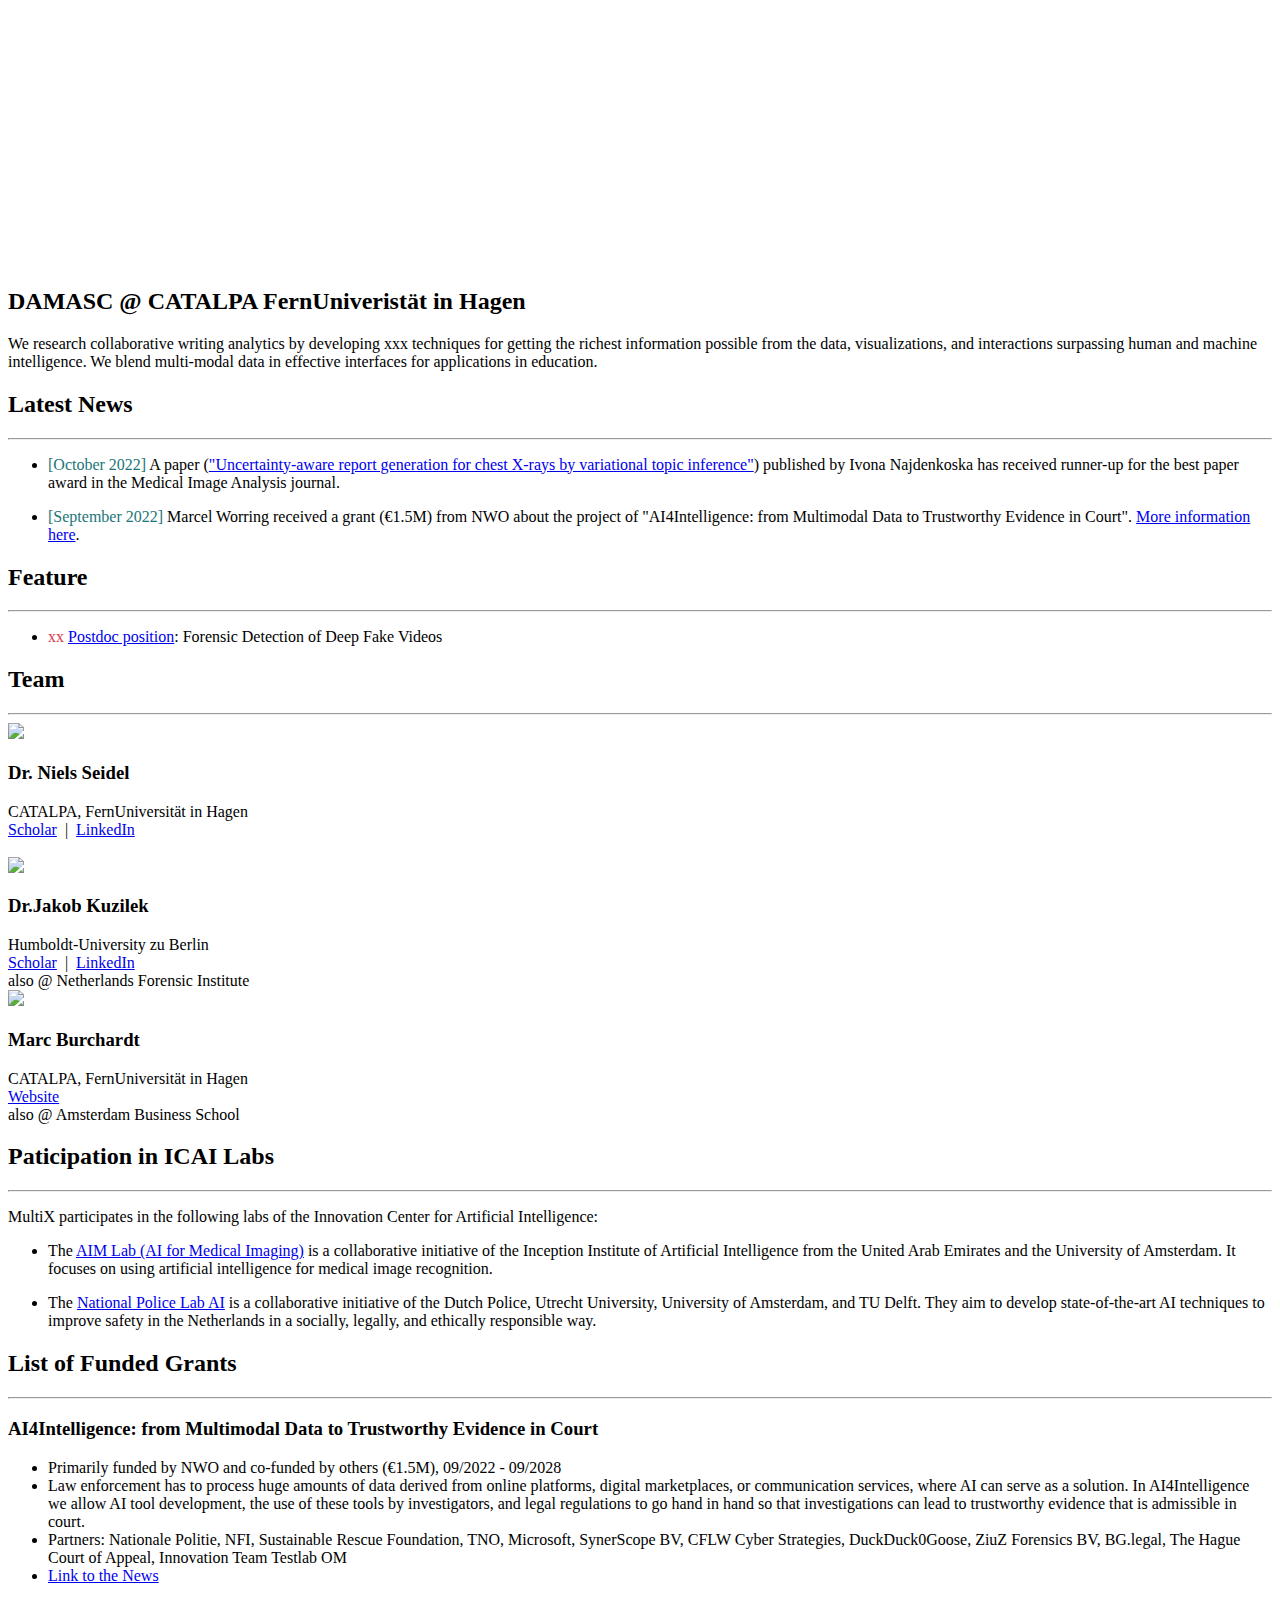
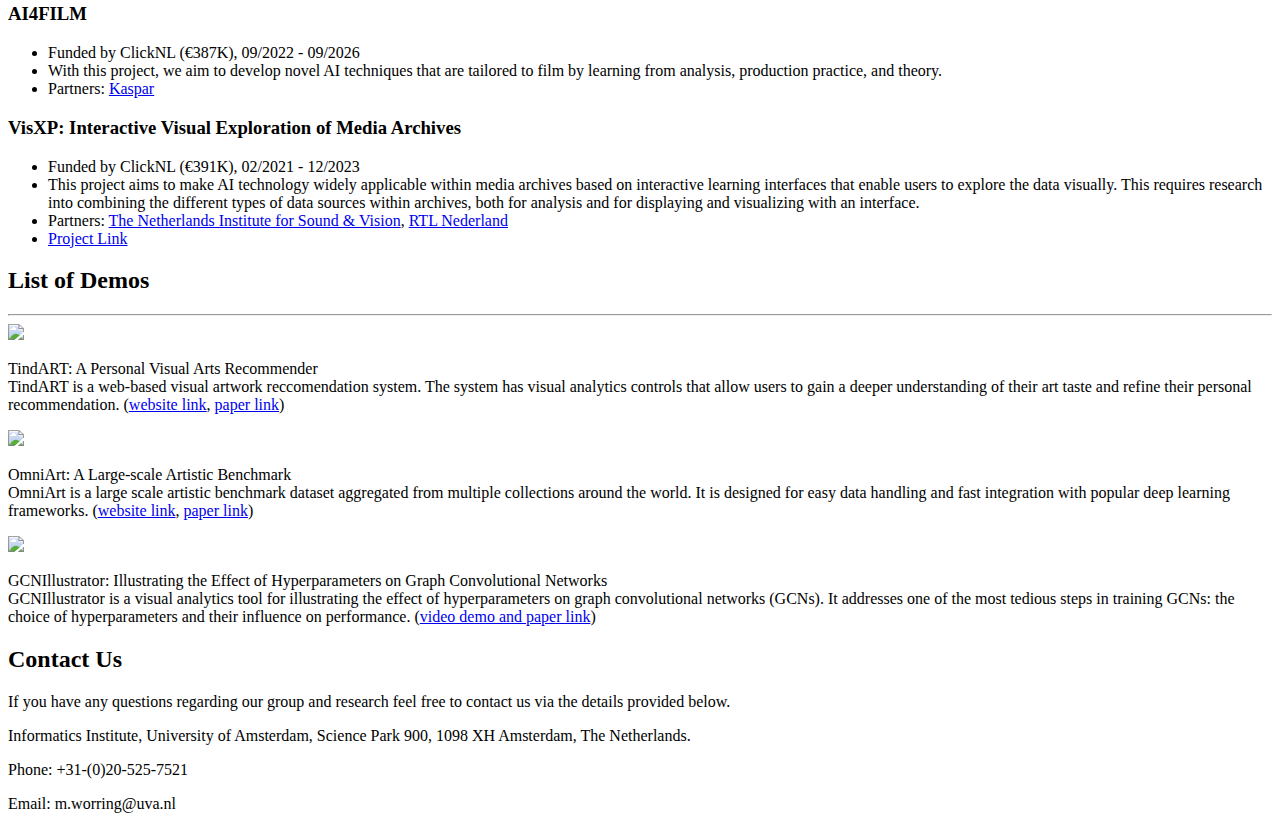
==== index.html @ 9761d7a3 "fix" ====
<!doctype html>
<html>

<head>
  <title>MultiX Overview</title>
  <meta charset="utf-8" name="viewport" content="width=device-width, initial-scale=1">
  <link href="css/frame.css" media="screen" rel="stylesheet" type="text/css" />
  <link href="css/controls.css" media="screen" rel="stylesheet" type="text/css" />
  <link href="css/custom.css" media="screen" rel="stylesheet" type="text/css" />
  <link href='https://fonts.googleapis.com/css?family=Open+Sans:400,700' rel='stylesheet' type='text/css'>
  <link href='https://fonts.googleapis.com/css?family=Open+Sans+Condensed:300,700' rel='stylesheet' type='text/css'>
  <link href="https://fonts.googleapis.com/css?family=Source+Sans+Pro:400,700" rel="stylesheet">
  <script src="https://ajax.googleapis.com/ajax/libs/jquery/3.3.1/jquery.min.js"></script>
  <script src="js/menu.js"></script>
  <style>
    .menu-index {
      color: rgb(255, 255, 255) !important;
      opacity: 1 !important;
      font-weight: 700 !important;
    }
  </style>
</head>

<body>
  <div class="menu-container"></div>
  <div class="content-container">
    <!-------------------------------------------------------------------------------------------->
    <div class="banner" style="background: url('img/header.png') no-repeat center; background-size: cover; height: 260px;">
      <div class="banner-table flex-column">
      </div>
    </div>
    <!-------------------------------------------------------------------------------------------->
    <div class="banner">
      <div class="banner-table flex-column">
        <div class="flex-row">
          <div class="flex-item flex-column">
            <h2 class="add-top-margin-small">DAMASC @ CATALPA FernUniveristät in Hagen</h2>
            <p class="text">
              We research collaborative writing analytics by developing xxx techniques for getting the 
              richest information possible from the data, visualizations, and interactions surpassing human and machine intelligence.
              We blend multi-modal data in effective interfaces for applications in education.
            </p>
          </div>
        </div>
      </div>
    </div>
    <!-------------------------------------------------------------------------------------------->
    <div class="content">
      <div class="content-table flex-column">
        <!-------------------------------------------------------------------------------------------->
        <!--Start News-->
        <div class="flex-row">
          <div class="flex-item flex-column full-width">
            <h2>Latest News</h2>
            <hr>
            <ul>
              <!-------------------------------------------------------------------------------------------->
              <li>
                <p class="text-small-margin">
                  <span style="color: #1b7677;">[October 2022]</span>
                  A paper (<a href="https://www.sciencedirect.com/science/article/pii/S1361841522002341">"Uncertainty-aware report generation for chest X-rays by variational topic inference"</a>) published by Ivona Najdenkoska has received runner-up for the best paper award in the Medical Image Analysis journal.
                </p>
              </li>
              <!-------------------------------------------------------------------------------------------->
              <li>
                <p class="text-small-margin">
                  <span style="color: #1b7677;">[September 2022]</span>
                  Marcel Worring received a grant (€1.5M) from NWO about the project of "AI4Intelligence: from Multimodal Data to Trustworthy Evidence in Court". <a href="https://ivi.uva.nl/content/news/2022/05/ai4intelligence-project-granted.html?origin=AbIBW%2F3BT%2FqqidVpq41UEg">More information here</a>.
                </p>
              </li>
              <!-------------------------------------------------------------------------------------------->
              <!--Use the following commented block code to add news-->
              <!-- <li>
                <p class="text-small-margin">
                  <span style="color: #1b7677;">[September 2022]</span>
                  Description of the news.
                </p>
              </li> -->
              <!--Use the above commented block code to add news-->
            </ul>
          </div>
        </div>
        <!--End News-->
        <!-------------------------------------------------------------------------------------------->
        <!-------------------------------------------------------------------------------------------->
        <!--Start Vacancies-->
        <div class="flex-row">
          <div class="flex-item flex-column full-width">
            <h2>Feature<a id="vacancies"></a></h2>
            <hr>
            <ul>
              <!-------------------------------------------------------------------------------------------->
              <li>
                <p class="text-small-margin">
                  <span style="color: #dc3545;">xx</span>
                  <a href="https://vacatures.uva.nl/UvA/job/Postdoc-position-Forensic-Detection-of-Deep-Fake-Videos/753602402/">Postdoc position</a>: Forensic Detection of Deep Fake Videos
                </p>
              </li>
              
            </ul>
          </div>
        </div>
        <!--End Vacancies-->
        <!-------------------------------------------------------------------------------------------->
        <!-------------------------------------------------------------------------------------------->
        <!--Start Team-->
        <div class="flex-row">
          <div class="flex-item flex-column full-width">
            <h2>Team</h2>
            <hr>
          </div>
        </div>
        <!-------------------------------------------------------------------------------------------->
        <div class="gallery add-top-margin-small add-bottom-margin-small" id="current-team">
          <!-------------------------------------------------------------------------------------------->
          <div class="flex-column">
            <img src="img/people/marcel.jpeg">
            <h3>Dr. Niels Seidel</h3>
            <div>CATALPA, FernUniversität in Hagen</div>
            <div>
              <a href="https://scholar.google.com/citations?user=pdu8f3sAAAAJ&hl=en">Scholar</a>
              &nbsp;|&nbsp;
              <a href="https://www.linkedin.com/in/marcel-worring/">LinkedIn</a>
            </div>
            <div>&nbsp;</div>
          </div>
          <!-------------------------------------------------------------------------------------------->
          <div class="flex-column">
            <img src="img/people/zeno.jpeg">
            <h3>Dr.Jakob Kuzilek</h3>
            <div>Humboldt-University zu Berlin</div>
            <div>
              <a href="https://scholar.google.com/citations?user=fX4Uvc0AAAAJ&hl=en">Scholar</a>
              &nbsp;|&nbsp;
              <a href="https://www.linkedin.com/in/forensic/?originalSubdomain=be">LinkedIn</a>
            </div>
            <div>also @ Netherlands Forensic Institute</div>
          </div>
          <!-------------------------------------------------------------------------------------------->
          <div class="flex-column">
            <img src="img/people/stevan.jpg">
            <h3>Marc Burchardt</h3>
            <div>CATALPA, FernUniversität in Hagen</div>
            <div>
              <a href="https://stevanrudinac.com/">Website</a>
            </div>
            <div>also @ Amsterdam Business School</div>
          </div>
          
          <!-------------------------------------------------------------------------------------------->
          <!--Use the following commented block code to add alumni-->
          <!-- <div class="flex-column">
            <img src="img/people/person.png">
            <h3></h3>
            <div></div>
            <div>
              <a href="">Website</a>
            </div>
          </div> -->
          <!--Use the above commented block code to add alumni-->
        </div>
        <!--End Alumni-->
        <!-------------------------------------------------------------------------------------------->
        <!-------------------------------------------------------------------------------------------->
        <!--Start ICAI Labs-->
        <div class="flex-row">
          <div class="flex-item flex-column full-width">
            <h2>Paticipation in ICAI Labs</h2>
            <hr>
            <p class="text no-bottom-margin">
              MultiX participates in the following labs of the Innovation Center for Artificial Intelligence:
            </p>
            <ul>
              <li>
                <p class="text-small-margin">
                  The <a href="https://icai.ai/aim-lab/">AIM Lab (AI for Medical Imaging)</a> is a collaborative initiative of the Inception Institute of Artificial Intelligence from the United Arab Emirates and the University of Amsterdam.
                  It focuses on using artificial intelligence for medical image recognition.
                </p>
              </li>
              <li>
                <p class="text-small-margin">
                  The <a href="https://icai.ai/police-lab-ai/">National Police Lab AI</a> is a collaborative initiative of the Dutch Police, Utrecht University, University of Amsterdam, and TU Delft.
                  They aim to develop state-of-the-art AI techniques to improve safety in the Netherlands in a socially, legally, and ethically responsible way.
                </p>
              </li>
            </ul>
          </div>
        </div>
        <!--End ICAI Labs-->
        <!-------------------------------------------------------------------------------------------->
        <!-------------------------------------------------------------------------------------------->
        <!--Start Grants-->
        <div class="flex-row">
          <div class="flex-item flex-column full-width grants">
            <h2>List of Funded Grants</h2>
            <hr>
            <!-------------------------------------------------------------------------------------------->
            <div>
              <h3>AI4Intelligence: from Multimodal Data to Trustworthy Evidence in Court</h3>
              <ul>
                <li>Primarily funded by NWO and co-funded by others (€1.5M), 09/2022 - 09/2028</li>
                <li>
                  Law enforcement has to process huge amounts of data derived from online platforms, digital marketplaces, or communication services, where AI can serve as a solution.
                  In AI4Intelligence we allow AI tool development, the use of these tools by investigators, and legal regulations to go hand in hand so that investigations can lead to trustworthy evidence that is admissible in court.
                </li>
                <li>Partners: Nationale Politie, NFI, Sustainable Rescue Foundation, TNO, Microsoft, SynerScope BV, CFLW Cyber Strategies, DuckDuck0Goose, ZiuZ Forensics BV, BG.legal, The Hague Court of Appeal, Innovation Team Testlab OM</li>
                <li><a href="https://ivi.uva.nl/content/news/2022/05/ai4intelligence-project-granted.html?origin=AbIBW%2F3BT%2FqqidVpq41UEg">Link to the News</a></li>
              </ul>
            </div>
            <!-------------------------------------------------------------------------------------------->
            <div>
              <h3>AI4FILM</h3>
              <ul>
                <li>Funded by ClickNL (€387K), 09/2022 - 09/2026</li>
                <li>
                  With this project, we aim to develop novel AI techniques that are tailored to film by learning from analysis, production practice, and theory.
                </li>
                <li>Partners: <a href="https://www.kasparai.com/">Kaspar</a></li>
              </ul>
            </div>
            <!-------------------------------------------------------------------------------------------->
            <div>
              <h3>VisXP: Interactive Visual Exploration of Media Archives</h3>
              <ul>
                <li>Funded by ClickNL (€391K), 02/2021 - 12/2023</li>
                <li>
                  This project aims to make AI technology widely applicable within media archives based on interactive learning interfaces that enable users to explore the data visually.
                  This requires research into combining the different types of data sources within archives, both for analysis and for displaying and visualizing with an interface.
                </li>
                <li>Partners: <a href="https://www.beeldengeluid.nl/">The Netherlands Institute for Sound & Vision</a>, <a href="https://www.rtl.nl/">RTL Nederland</a></li>
                <li><a href="https://www.clicknl.nl/en/case/pps-projects-visxp/">Project Link</a></li>
              </ul>
            </div>
            <!-------------------------------------------------------------------------------------------->
          </div>
        </div>
        <!--End Grants-->
        <!-------------------------------------------------------------------------------------------->
        <!-------------------------------------------------------------------------------------------->
        <!--Start Demo-->
        <div class="flex-row">
          <div class="flex-item flex-column full-width">
            <h2>List of Demos</h2>
            <hr>
          </div>
        </div>
        <!-------------------------------------------------------------------------------------------->
        <div class="flex-row">
          <div class="flex-item flex-item-stretch flex-column">
            <img class="image max-width-1000" src="img/demo/tindart.jpg">
          </div>
          <div class="flex-item flex-item-stretch-6 flex-column">
            <p class="text">
              <span class="highlight-text">TindART: A Personal Visual Arts Recommender</span><br>
              TindART is a web-based visual artwork reccomendation system.
              The system has visual analytics controls that allow users to gain a deeper understanding of their art taste and refine their personal recommendation.
              (<a href="https://tindart.net/">website link</a>, <a href="https://dl.acm.org/doi/10.1145/3394171.3414445">paper link</a>)
            </p>
          </div>
        </div>
        <!-------------------------------------------------------------------------------------------->
        <div class="flex-row">
          <div class="flex-item flex-item-stretch flex-column">
            <img class="image max-width-1000" src="img/demo/omniart.jpg">
          </div>
          <div class="flex-item flex-item-stretch-6 flex-column">
            <p class="text">
              <span class="highlight-text">OmniArt: A Large-scale Artistic Benchmark</span><br>
              OmniArt is a large scale artistic benchmark dataset aggregated from multiple collections around the world.
              It is designed for easy data handling and fast integration with popular deep learning frameworks.
              (<a href="https://vistory-omniart.com/">website link</a>, <a href="https://dl.acm.org/doi/10.1145/3273022">paper link</a>)
            </p>
          </div>
        </div>
        <!-------------------------------------------------------------------------------------------->
        <div class="flex-row">
          <div class="flex-item flex-item-stretch flex-column">
            <img class="image max-width-1000" src="img/demo/gcnillustrator.jpeg">
          </div>
          <div class="flex-item flex-item-stretch-6 flex-column">
            <p class="text">
              <span class="highlight-text">GCNIllustrator: Illustrating the Effect of Hyperparameters on Graph Convolutional Networks</span><br>
              GCNIllustrator is a visual analytics tool for illustrating the effect of hyperparameters on graph convolutional networks (GCNs).
              It addresses one of the most tedious steps in training GCNs: the choice of hyperparameters and their influence on performance.
              (<a href="https://dl.acm.org/doi/abs/10.1145/3474085.3478566">video demo and paper link</a>)
            </p>
          </div>
        </div>
        <!-------------------------------------------------------------------------------------------->
        <!--Use the following commented block of code to add demos-->
        <!-- <div class="flex-row">
          <div class="flex-item flex-item-stretch flex-column">
            <img class="image max-width-1000" src="img/demo/tindart.jpg">
          </div>
          <div class="flex-item flex-item-stretch-6 flex-column">
            <p class="text">
              <span class="highlight-text">TindART: A Personal Visual Arts Recommender</span><br>
              TindART is a web-based visual artwork reccomendation system.
              The system has visual analytics controls that allow users to gain a deeper understanding of their art taste and refine their personal recommendation.
              (<a href="">website link</a>, <a href="">paper link</a>)
            </p>
          </div>
        </div> -->
        <!--Use the above commented block of code to add demos-->
        <!--End Demo-->
        <!-------------------------------------------------------------------------------------------->
      </div>
    </div>
    <!-------------------------------------------------------------------------------------------->
    <div class="banner">
      <div class="banner-table flex-column">
        <div class="flex-row">
          <div class="flex-item flex-column">
            <h2>Contact Us</h2>
            <p class="text no-bottom-margin">
              If you have any questions regarding our group and research feel free to contact us via the details provided below.
            </p>
            <p class="text no-bottom-margin">
              Informatics Institute, University of Amsterdam, Science Park 900, 1098 XH Amsterdam, The Netherlands.
            </p>
            <p class="text no-bottom-margin">
              Phone: +31-(0)20-525-7521
            </p>
            <p class="text add-bottom-margin-large">
              Email: m.worring@uva.nl
            </p>
          </div>
        </div>
      </div>
    </div>
    <!-------------------------------------------------------------------------------------------->
  </div>
</body>

</html>
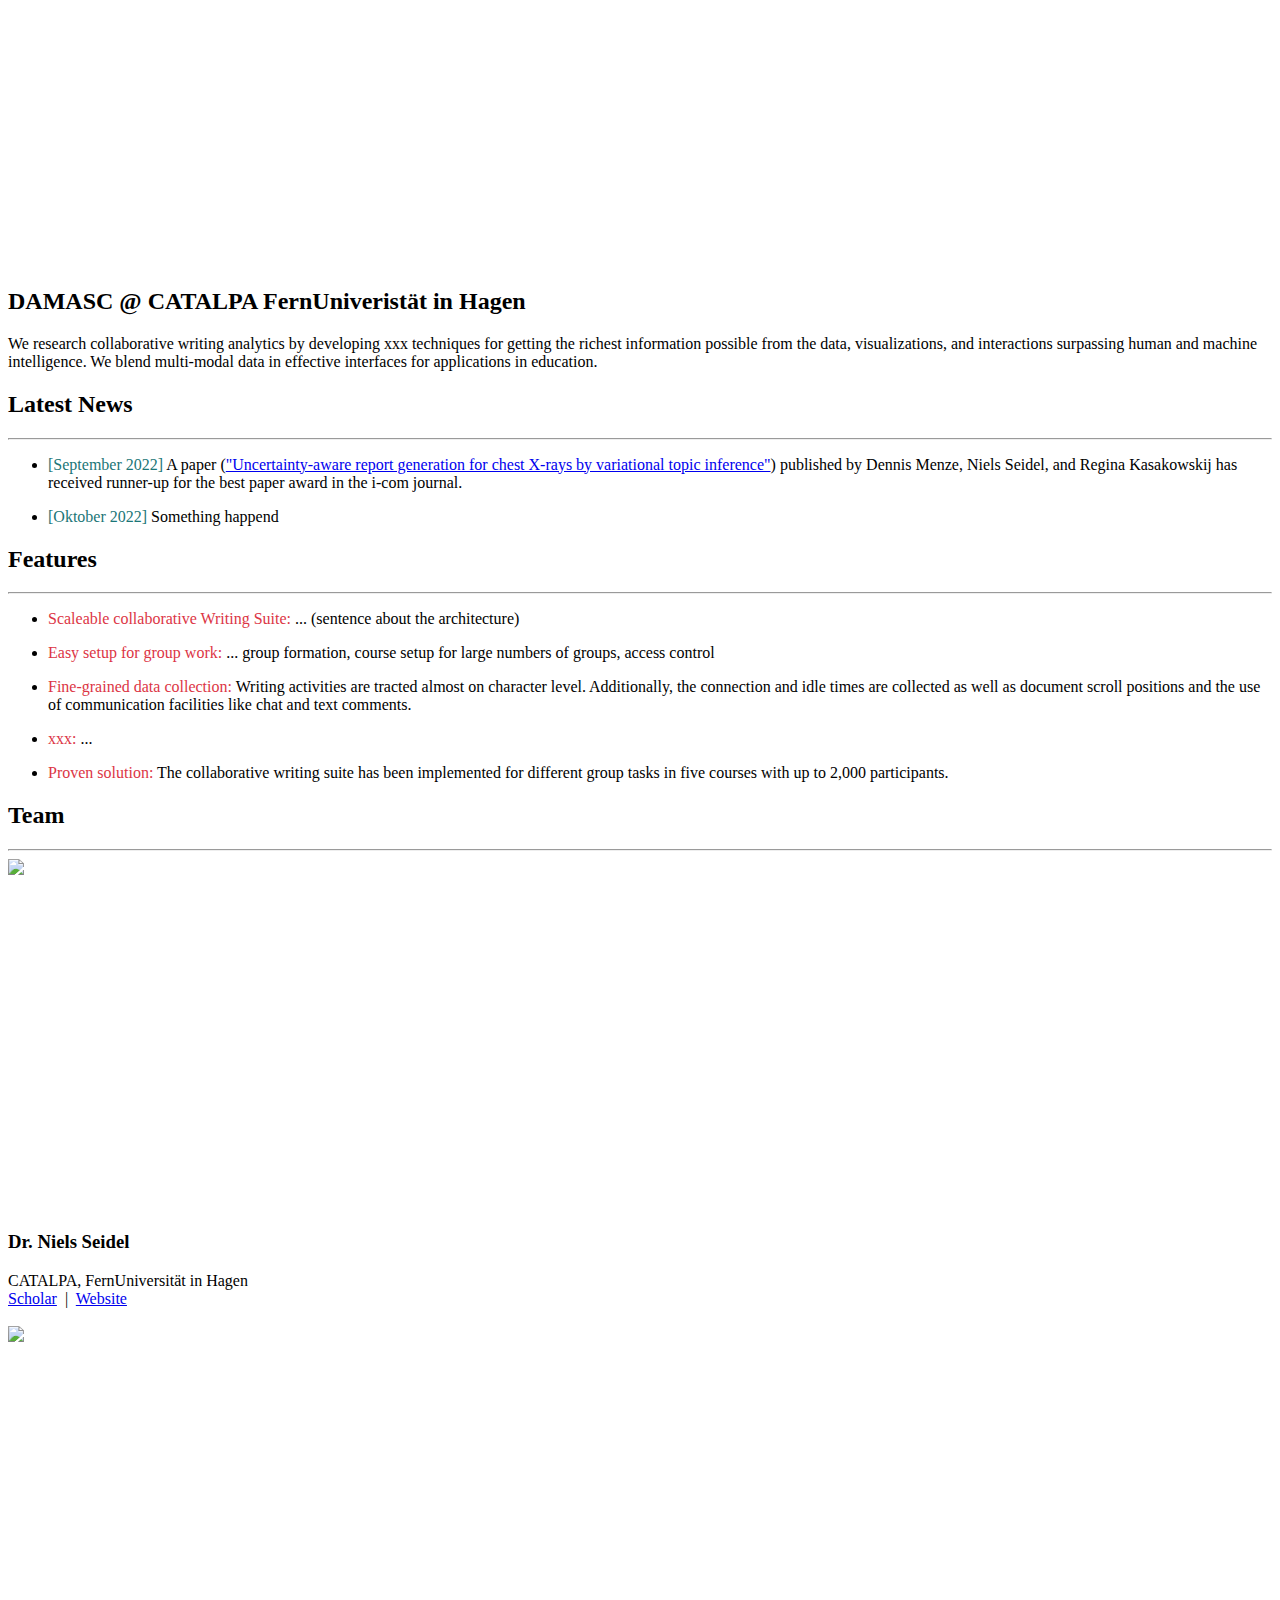
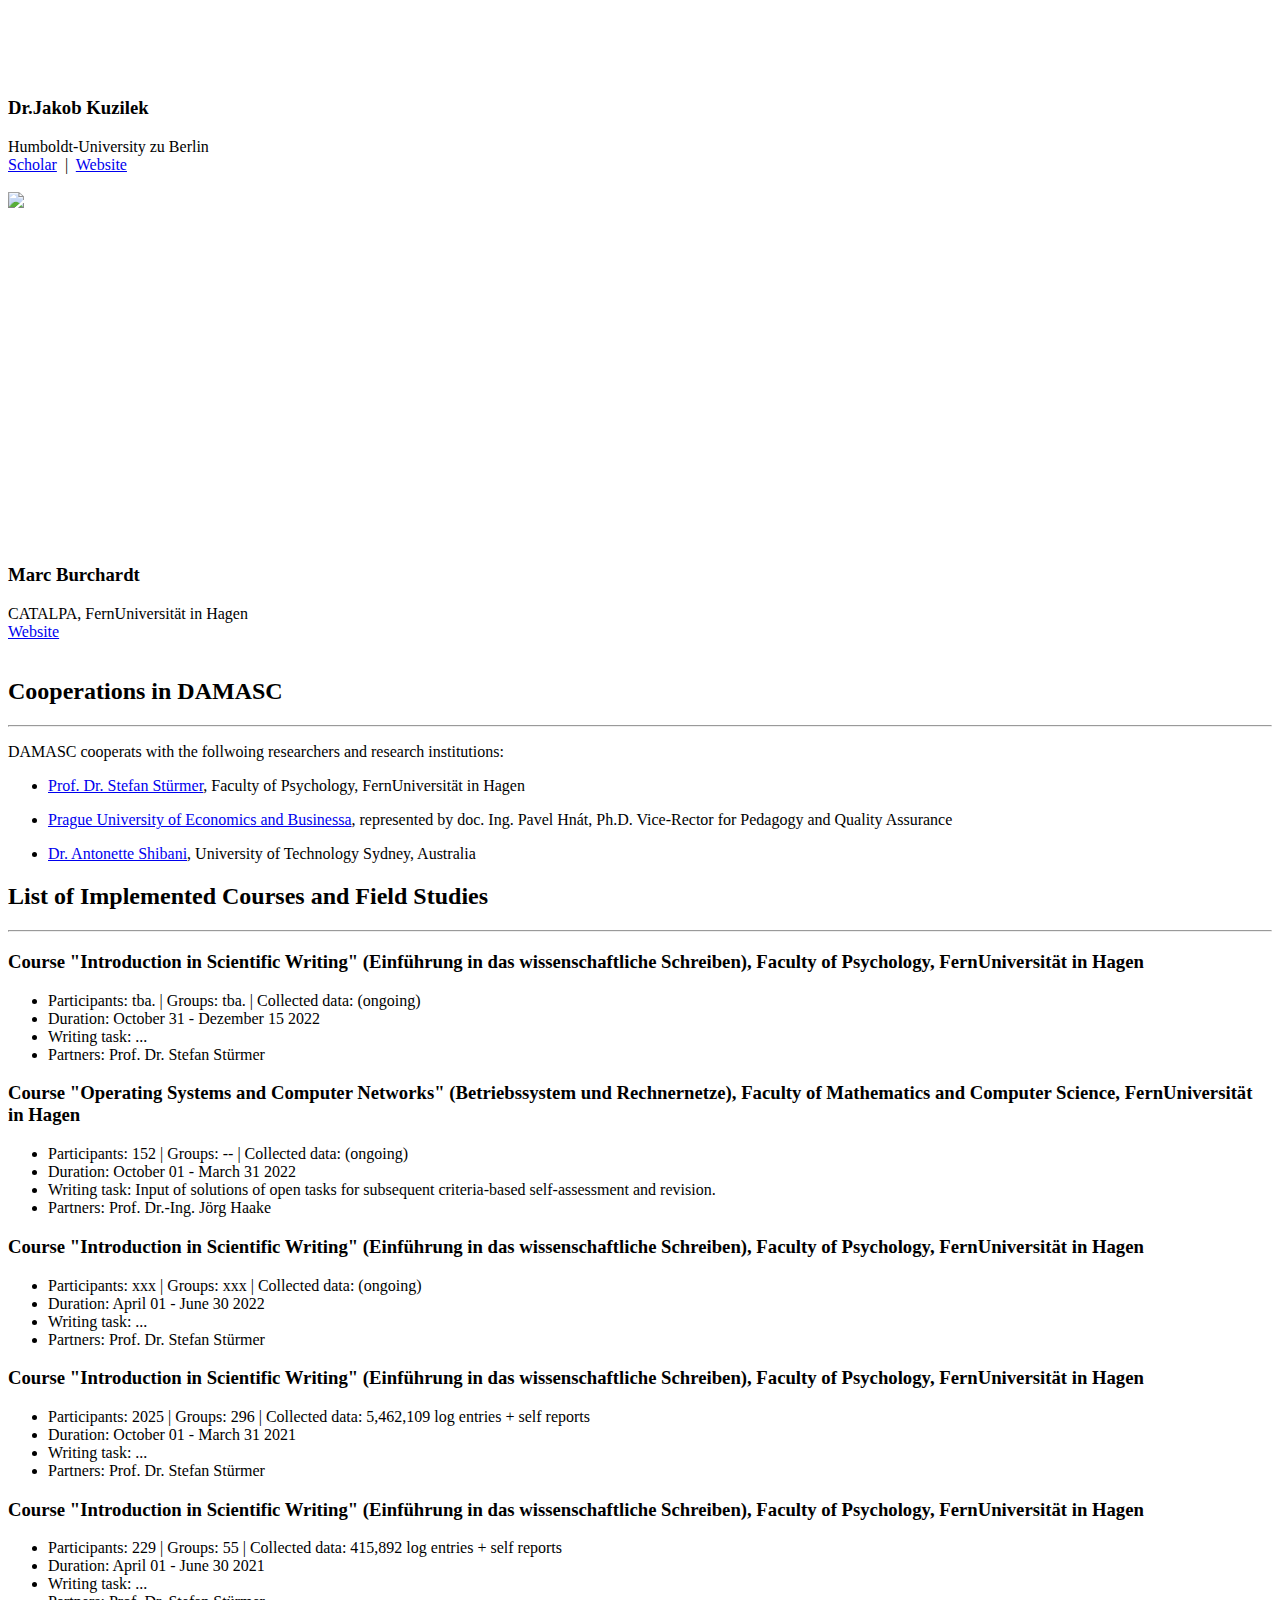
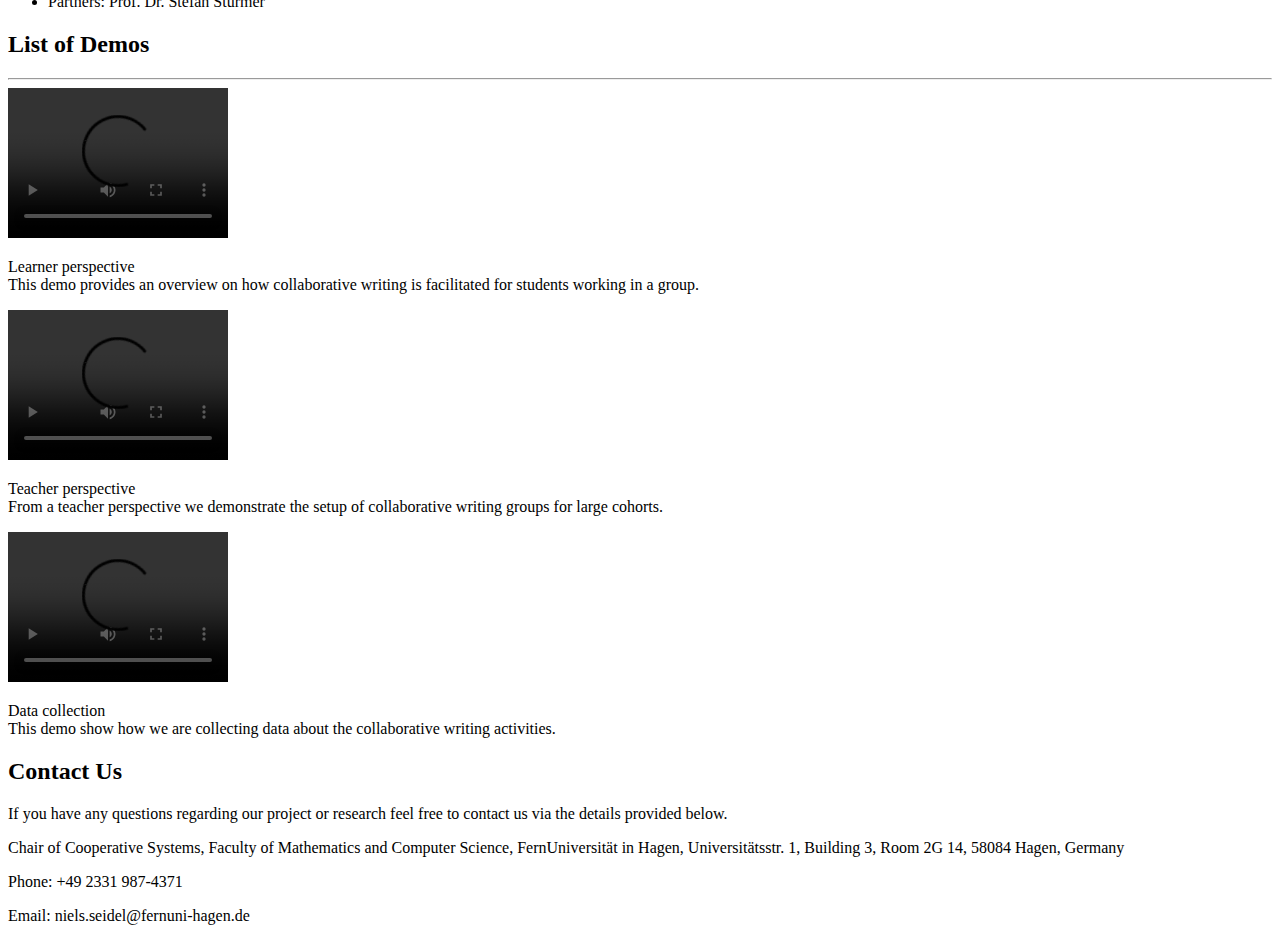
==== commit a0d14635: "described features, set placeholders for demos" ====
--- a/index.html
+++ b/index.html
@@ -2,7 +2,7 @@
 <html>
 
 <head>
-  <title>MultiX Overview</title>
+  <title>DAMASC Overview</title>
   <meta charset="utf-8" name="viewport" content="width=device-width, initial-scale=1">
   <link href="css/frame.css" media="screen" rel="stylesheet" type="text/css" />
   <link href="css/controls.css" media="screen" rel="stylesheet" type="text/css" />
@@ -11,6 +11,8 @@
   <link href='https://fonts.googleapis.com/css?family=Open+Sans+Condensed:300,700' rel='stylesheet' type='text/css'>
   <link href="https://fonts.googleapis.com/css?family=Source+Sans+Pro:400,700" rel="stylesheet">
   <script src="https://ajax.googleapis.com/ajax/libs/jquery/3.3.1/jquery.min.js"></script>
+  <link rel="stylesheet" href="https://cdn.jsdelivr.net/npm/bootstrap@5.2.2/dist/css/bootstrap.min.css" integrity="sha384-Zenh87qX5JnK2Jl0vWa8Ck2rdkQ2Bzep5IDxbcnCeuOxjzrPF/et3URy9Bv1WTRi" crossorigin="anonymous">
+  <script src="https://cdn.jsdelivr.net/npm/bootstrap@5.2.2/dist/js/bootstrap.min.js" integrity="sha384-IDwe1+LCz02ROU9k972gdyvl+AESN10+x7tBKgc9I5HFtuNz0wWnPclzo6p9vxnk" crossorigin="anonymous"></script>
   <script src="js/menu.js"></script>
   <style>
     .menu-index {
@@ -57,15 +59,15 @@
               <!-------------------------------------------------------------------------------------------->
               <li>
                 <p class="text-small-margin">
-                  <span style="color: #1b7677;">[October 2022]</span>
-                  A paper (<a href="https://www.sciencedirect.com/science/article/pii/S1361841522002341">"Uncertainty-aware report generation for chest X-rays by variational topic inference"</a>) published by Ivona Najdenkoska has received runner-up for the best paper award in the Medical Image Analysis journal.
-                </p>
-              </li>
-              <!-------------------------------------------------------------------------------------------->
-              <li>
-                <p class="text-small-margin">
                   <span style="color: #1b7677;">[September 2022]</span>
-                  Marcel Worring received a grant (€1.5M) from NWO about the project of "AI4Intelligence: from Multimodal Data to Trustworthy Evidence in Court". <a href="https://ivi.uva.nl/content/news/2022/05/ai4intelligence-project-granted.html?origin=AbIBW%2F3BT%2FqqidVpq41UEg">More information here</a>.
+                  A paper (<a href="x">"Uncertainty-aware report generation for chest X-rays by variational topic inference"</a>) published by Dennis Menze, Niels Seidel, and Regina Kasakowskij has received runner-up for the best paper award in the i-com journal.
+                </p>
+              </li>
+              <!-------------------------------------------------------------------------------------------->
+              <li>
+                <p class="text-small-margin">
+                  <span style="color: #1b7677;">[Oktober 2022]</span>
+                  Something happend
                 </p>
               </li>
               <!-------------------------------------------------------------------------------------------->
@@ -83,24 +85,51 @@
         <!--End News-->
         <!-------------------------------------------------------------------------------------------->
         <!-------------------------------------------------------------------------------------------->
-        <!--Start Vacancies-->
-        <div class="flex-row">
-          <div class="flex-item flex-column full-width">
-            <h2>Feature<a id="vacancies"></a></h2>
+        <!--Start features-->
+        <div class="flex-row">
+          <div class="flex-item flex-column full-width">
+            <h2>Features<a id="features"></a></h2>
             <hr>
             <ul>
               <!-------------------------------------------------------------------------------------------->
               <li>
                 <p class="text-small-margin">
-                  <span style="color: #dc3545;">xx</span>
-                  <a href="https://vacatures.uva.nl/UvA/job/Postdoc-position-Forensic-Detection-of-Deep-Fake-Videos/753602402/">Postdoc position</a>: Forensic Detection of Deep Fake Videos
-                </p>
-              </li>
-              
+                  <span style="color: #dc3545;">Scaleable collaborative Writing Suite: </span>
+                  ... (sentence about the architecture)
+                </p>
+              </li>
+              <!-------------------------------------------------------------------------------------------->
+              <li>
+                <p class="text-small-margin">
+                  <span style="color: #dc3545;">Easy setup for group work: </span>
+                  ... group formation, course setup for large numbers of groups, access control 
+                </p>
+              </li>
+              <!-------------------------------------------------------------------------------------------->
+              <li>
+                <p class="text-small-margin">
+                  <span style="color: #dc3545;">Fine-grained data collection: </span>
+                  Writing activities are tracted almost on character level. Additionally, the connection and idle times are collected as well as document scroll positions and the use of communication facilities like chat and text comments.
+                </p>
+              </li>
+              <!-------------------------------------------------------------------------------------------->
+              <li>
+                <p class="text-small-margin">
+                  <span style="color: #dc3545;">xxx: </span>
+                  ...
+                </p>
+              </li>
+              <!-------------------------------------------------------------------------------------------->
+              <li>
+                <p class="text-small-margin">
+                  <span style="color: #dc3545;">Proven solution: </span>
+                  The collaborative writing suite has been implemented for different group tasks in five courses with up to 2,000 participants.
+                </p>
+              </li>
             </ul>
           </div>
         </div>
-        <!--End Vacancies-->
+        <!--End features-->
         <!-------------------------------------------------------------------------------------------->
         <!-------------------------------------------------------------------------------------------->
         <!--Start Team-->
@@ -114,37 +143,37 @@
         <div class="gallery add-top-margin-small add-bottom-margin-small" id="current-team">
           <!-------------------------------------------------------------------------------------------->
           <div class="flex-column">
-            <img src="img/people/marcel.jpeg">
+            <div style="height:353px;"><img style="width:100%;" src="img/people/niels-seidel.jpg"></div>
             <h3>Dr. Niels Seidel</h3>
             <div>CATALPA, FernUniversität in Hagen</div>
             <div>
-              <a href="https://scholar.google.com/citations?user=pdu8f3sAAAAJ&hl=en">Scholar</a>
+              <a href="https://scholar.google.com/citations?user=ztVyXZ4AAAAJ&hl=en">Scholar</a>
               &nbsp;|&nbsp;
-              <a href="https://www.linkedin.com/in/marcel-worring/">LinkedIn</a>
+              <a href="https://www.fernuni-hagen.de/ks/team/niels.seidel.shtml">Website</a>
             </div>
             <div>&nbsp;</div>
           </div>
           <!-------------------------------------------------------------------------------------------->
           <div class="flex-column">
-            <img src="img/people/zeno.jpeg">
+            <div style="height:353px;"><img style="width:100%;"  src="img/people/jakub-kuzilek.jpg"></div>
             <h3>Dr.Jakob Kuzilek</h3>
             <div>Humboldt-University zu Berlin</div>
             <div>
-              <a href="https://scholar.google.com/citations?user=fX4Uvc0AAAAJ&hl=en">Scholar</a>
+              <a href="https://scholar.google.com/citations?user=oJbcVDIAAAAJ&hl=en">Scholar</a>
               &nbsp;|&nbsp;
-              <a href="https://www.linkedin.com/in/forensic/?originalSubdomain=be">LinkedIn</a>
-            </div>
-            <div>also @ Netherlands Forensic Institute</div>
+              <a href="https://www.informatik.hu-berlin.de/de/forschung/gebiete/cses/members/jakubkuzilek/jakubkuzilek">Website</a>
+            </div>
+            <div>&nbsp;</div>
           </div>
           <!-------------------------------------------------------------------------------------------->
           <div class="flex-column">
-            <img src="img/people/stevan.jpg">
+            <div style="height:353px;"><img style="width:100%;" src="img/people/marc-burchart.jpg"></div>
             <h3>Marc Burchardt</h3>
             <div>CATALPA, FernUniversität in Hagen</div>
             <div>
-              <a href="https://stevanrudinac.com/">Website</a>
-            </div>
-            <div>also @ Amsterdam Business School</div>
+              <a href="https://www.fernuni-hagen.de/english/research/clusters/catalpa/about-catalpa/members/marc.burchart.shtml">Website</a>
+            </div>
+            <div>&nbsp;</div>
           </div>
           
           <!-------------------------------------------------------------------------------------------->
@@ -165,22 +194,25 @@
         <!--Start ICAI Labs-->
         <div class="flex-row">
           <div class="flex-item flex-column full-width">
-            <h2>Paticipation in ICAI Labs</h2>
+            <h2>Cooperations in DAMASC</h2>
             <hr>
             <p class="text no-bottom-margin">
-              MultiX participates in the following labs of the Innovation Center for Artificial Intelligence:
+              DAMASC cooperats with the follwoing researchers and research institutions:
             </p>
             <ul>
               <li>
                 <p class="text-small-margin">
-                  The <a href="https://icai.ai/aim-lab/">AIM Lab (AI for Medical Imaging)</a> is a collaborative initiative of the Inception Institute of Artificial Intelligence from the United Arab Emirates and the University of Amsterdam.
-                  It focuses on using artificial intelligence for medical image recognition.
-                </p>
-              </li>
-              <li>
-                <p class="text-small-margin">
-                  The <a href="https://icai.ai/police-lab-ai/">National Police Lab AI</a> is a collaborative initiative of the Dutch Police, Utrecht University, University of Amsterdam, and TU Delft.
-                  They aim to develop state-of-the-art AI techniques to improve safety in the Netherlands in a socially, legally, and ethically responsible way.
+                  <a href="https://www.fernuni-hagen.de/sozialpsychologie/team/stefan.stuermer.shtml">Prof. Dr. Stefan Stürmer</a>, Faculty of Psychology, FernUniversität in Hagen
+                </p>
+              </li>
+              <li>
+                <p class="text-small-margin">
+                  <a href="https://www.vse.cz/english/">Prague University of Economics and Businessa</a>, represented by doc. Ing. Pavel Hnát, Ph.D. Vice-Rector for Pedagogy and Quality Assurance
+                </p>
+              </li>
+              <li>
+                <p class="text-small-margin">
+                  <a href="https://profiles.uts.edu.au/Antonette.Shibani">Dr. Antonette Shibani</a>, University of Technology Sydney, Australia
                 </p>
               </li>
             </ul>
@@ -192,46 +224,68 @@
         <!--Start Grants-->
         <div class="flex-row">
           <div class="flex-item flex-column full-width grants">
-            <h2>List of Funded Grants</h2>
+            <h2>List of Implemented Courses and Field Studies</h2>
             <hr>
             <!-------------------------------------------------------------------------------------------->
             <div>
-              <h3>AI4Intelligence: from Multimodal Data to Trustworthy Evidence in Court</h3>
-              <ul>
-                <li>Primarily funded by NWO and co-funded by others (€1.5M), 09/2022 - 09/2028</li>
-                <li>
-                  Law enforcement has to process huge amounts of data derived from online platforms, digital marketplaces, or communication services, where AI can serve as a solution.
-                  In AI4Intelligence we allow AI tool development, the use of these tools by investigators, and legal regulations to go hand in hand so that investigations can lead to trustworthy evidence that is admissible in court.
-                </li>
-                <li>Partners: Nationale Politie, NFI, Sustainable Rescue Foundation, TNO, Microsoft, SynerScope BV, CFLW Cyber Strategies, DuckDuck0Goose, ZiuZ Forensics BV, BG.legal, The Hague Court of Appeal, Innovation Team Testlab OM</li>
-                <li><a href="https://ivi.uva.nl/content/news/2022/05/ai4intelligence-project-granted.html?origin=AbIBW%2F3BT%2FqqidVpq41UEg">Link to the News</a></li>
+              <h3>Course "Introduction in Scientific Writing" (Einführung in das wissenschaftliche Schreiben), Faculty of Psychology, FernUniversität in Hagen</h3>
+              <ul>
+                <li>Participants: tba. | Groups: tba. | Collected data: (ongoing)</li>
+                <li>Duration: October 31 - Dezember 15 2022</li>
+                <li>Writing task:
+                ...  
+                </li>
+                <li>Partners: Prof. Dr. Stefan Stürmer</li>
               </ul>
             </div>
             <!-------------------------------------------------------------------------------------------->
             <div>
-              <h3>AI4FILM</h3>
-              <ul>
-                <li>Funded by ClickNL (€387K), 09/2022 - 09/2026</li>
-                <li>
-                  With this project, we aim to develop novel AI techniques that are tailored to film by learning from analysis, production practice, and theory.
-                </li>
-                <li>Partners: <a href="https://www.kasparai.com/">Kaspar</a></li>
+              <h3>Course "Operating Systems and Computer Networks" (Betriebssystem und Rechnernetze), Faculty of Mathematics and Computer Science, FernUniversität in Hagen</h3>
+              <ul>
+                <li>Participants: 152 | Groups: -- | Collected data: (ongoing)</li>
+                <li>Duration: October 01 - March 31 2022</li>
+                <li>Writing task: Input of solutions of open tasks for subsequent criteria-based self-assessment and revision.
+                </li>
+                <li>Partners: Prof. Dr.-Ing. Jörg Haake</li>
               </ul>
             </div>
             <!-------------------------------------------------------------------------------------------->
             <div>
-              <h3>VisXP: Interactive Visual Exploration of Media Archives</h3>
-              <ul>
-                <li>Funded by ClickNL (€391K), 02/2021 - 12/2023</li>
-                <li>
-                  This project aims to make AI technology widely applicable within media archives based on interactive learning interfaces that enable users to explore the data visually.
-                  This requires research into combining the different types of data sources within archives, both for analysis and for displaying and visualizing with an interface.
-                </li>
-                <li>Partners: <a href="https://www.beeldengeluid.nl/">The Netherlands Institute for Sound & Vision</a>, <a href="https://www.rtl.nl/">RTL Nederland</a></li>
-                <li><a href="https://www.clicknl.nl/en/case/pps-projects-visxp/">Project Link</a></li>
+              <h3>Course "Introduction in Scientific Writing" (Einführung in das wissenschaftliche Schreiben), Faculty of Psychology, FernUniversität in Hagen</h3>
+              <ul>
+                <li>Participants: xxx | Groups: xxx | Collected data: (ongoing)</li>
+                <li>Duration: April 01 - June 30 2022</li>
+                <li>Writing task:
+                ...  
+                </li>
+                <li>Partners: Prof. Dr. Stefan Stürmer</li>
               </ul>
             </div>
             <!-------------------------------------------------------------------------------------------->
+            <div>
+              <h3>Course "Introduction in Scientific Writing" (Einführung in das wissenschaftliche Schreiben), Faculty of Psychology, FernUniversität in Hagen</h3>
+              <ul>
+                <li>Participants: 2025 | Groups: 296 | Collected data: 5,462,109 log entries + self reports</li>
+                <li>Duration: October 01 - March 31 2021</li>
+                <li>Writing task:
+                ...  
+                </li>
+                <li>Partners: Prof. Dr. Stefan Stürmer</li>
+              </ul>
+            </div>
+            <!---->
+            <div>
+              <h3>Course "Introduction in Scientific Writing" (Einführung in das wissenschaftliche Schreiben), Faculty of Psychology, FernUniversität in Hagen</h3>
+              <ul>
+                <li>Participants: 229  
+                  | Groups: 55 | Collected data: 415,892 log entries + self reports</li>
+                <li>Duration: April 01 - June 30 2021</li>
+                <li>Writing task:
+                ...  
+                </li>
+                <li>Partners: Prof. Dr. Stefan Stürmer</li>
+              </ul>
+            </div>
           </div>
         </div>
         <!--End Grants-->
@@ -245,44 +299,48 @@
           </div>
         </div>
         <!-------------------------------------------------------------------------------------------->
-        <div class="flex-row">
+        <div class="flex-row mb-3">
           <div class="flex-item flex-item-stretch flex-column">
-            <img class="image max-width-1000" src="img/demo/tindart.jpg">
+            <video width="220" controls>
+              <source src="videos/student.mp4" type="video/mp4">
+              Your browser does not support the video tag. Maybe you can download the video and play it on your device: <a src="videos/student.mp4">download</a>
+            </video>
           </div>
           <div class="flex-item flex-item-stretch-6 flex-column">
             <p class="text">
-              <span class="highlight-text">TindART: A Personal Visual Arts Recommender</span><br>
-              TindART is a web-based visual artwork reccomendation system.
-              The system has visual analytics controls that allow users to gain a deeper understanding of their art taste and refine their personal recommendation.
-              (<a href="https://tindart.net/">website link</a>, <a href="https://dl.acm.org/doi/10.1145/3394171.3414445">paper link</a>)
-            </p>
-          </div>
-        </div>
-        <!-------------------------------------------------------------------------------------------->
-        <div class="flex-row">
+              <span class="highlight-text">Learner perspective</span><br>
+              This demo provides an overview on how collaborative writing is facilitated for students working in a group.
+            </p>
+          </div>
+        </div>
+        
+        <!-------------------------------------------------------------------------------------------->
+        <div class="flex-row mb-3">
           <div class="flex-item flex-item-stretch flex-column">
-            <img class="image max-width-1000" src="img/demo/omniart.jpg">
+            <video width="220" controls>
+              <source src="videos/teacher.mp4" type="video/mp4">
+              Your browser does not support the video tag. Maybe you can download the video and play it on your device: <a src="videos/teacher.mp4">download</a>
+            </video>
           </div>
           <div class="flex-item flex-item-stretch-6 flex-column">
             <p class="text">
-              <span class="highlight-text">OmniArt: A Large-scale Artistic Benchmark</span><br>
-              OmniArt is a large scale artistic benchmark dataset aggregated from multiple collections around the world.
-              It is designed for easy data handling and fast integration with popular deep learning frameworks.
-              (<a href="https://vistory-omniart.com/">website link</a>, <a href="https://dl.acm.org/doi/10.1145/3273022">paper link</a>)
-            </p>
-          </div>
-        </div>
-        <!-------------------------------------------------------------------------------------------->
-        <div class="flex-row">
+              <span class="highlight-text">Teacher perspective</span><br>
+              From a teacher perspective we demonstrate the setup of collaborative writing groups for large cohorts.
+            </p>
+          </div>
+        </div>
+        <!-------------------------------------------------------------------------------------------->
+        <div class="flex-row mb-3">
           <div class="flex-item flex-item-stretch flex-column">
-            <img class="image max-width-1000" src="img/demo/gcnillustrator.jpeg">
+            <video width="220" controls>
+              <source src="videos/data.mp4" type="video/mp4">
+              Your browser does not support the video tag. Maybe you can download the video and play it on your device: <a src="videos/data.mp4">download</a>
+            </video>
           </div>
           <div class="flex-item flex-item-stretch-6 flex-column">
             <p class="text">
-              <span class="highlight-text">GCNIllustrator: Illustrating the Effect of Hyperparameters on Graph Convolutional Networks</span><br>
-              GCNIllustrator is a visual analytics tool for illustrating the effect of hyperparameters on graph convolutional networks (GCNs).
-              It addresses one of the most tedious steps in training GCNs: the choice of hyperparameters and their influence on performance.
-              (<a href="https://dl.acm.org/doi/abs/10.1145/3474085.3478566">video demo and paper link</a>)
+              <span class="highlight-text">Data collection</span><br>
+              This demo show how we are collecting data about the collaborative writing activities.
             </p>
           </div>
         </div>
@@ -310,19 +368,19 @@
     <div class="banner">
       <div class="banner-table flex-column">
         <div class="flex-row">
-          <div class="flex-item flex-column">
+          <div id="contact" class="flex-item flex-column">
             <h2>Contact Us</h2>
             <p class="text no-bottom-margin">
-              If you have any questions regarding our group and research feel free to contact us via the details provided below.
+              If you have any questions regarding our project or research feel free to contact us via the details provided below.
             </p>
             <p class="text no-bottom-margin">
-              Informatics Institute, University of Amsterdam, Science Park 900, 1098 XH Amsterdam, The Netherlands.
+              Chair of Cooperative Systems, Faculty of Mathematics and Computer Science, FernUniversität in Hagen, Universitätsstr. 1, Building 3, Room 2G 14, 58084 Hagen, Germany
             </p>
             <p class="text no-bottom-margin">
-              Phone: +31-(0)20-525-7521
+              Phone: +49 2331 987-4371
             </p>
             <p class="text add-bottom-margin-large">
-              Email: m.worring@uva.nl
+              Email: niels.seidel@fernuni-hagen.de
             </p>
           </div>
         </div>
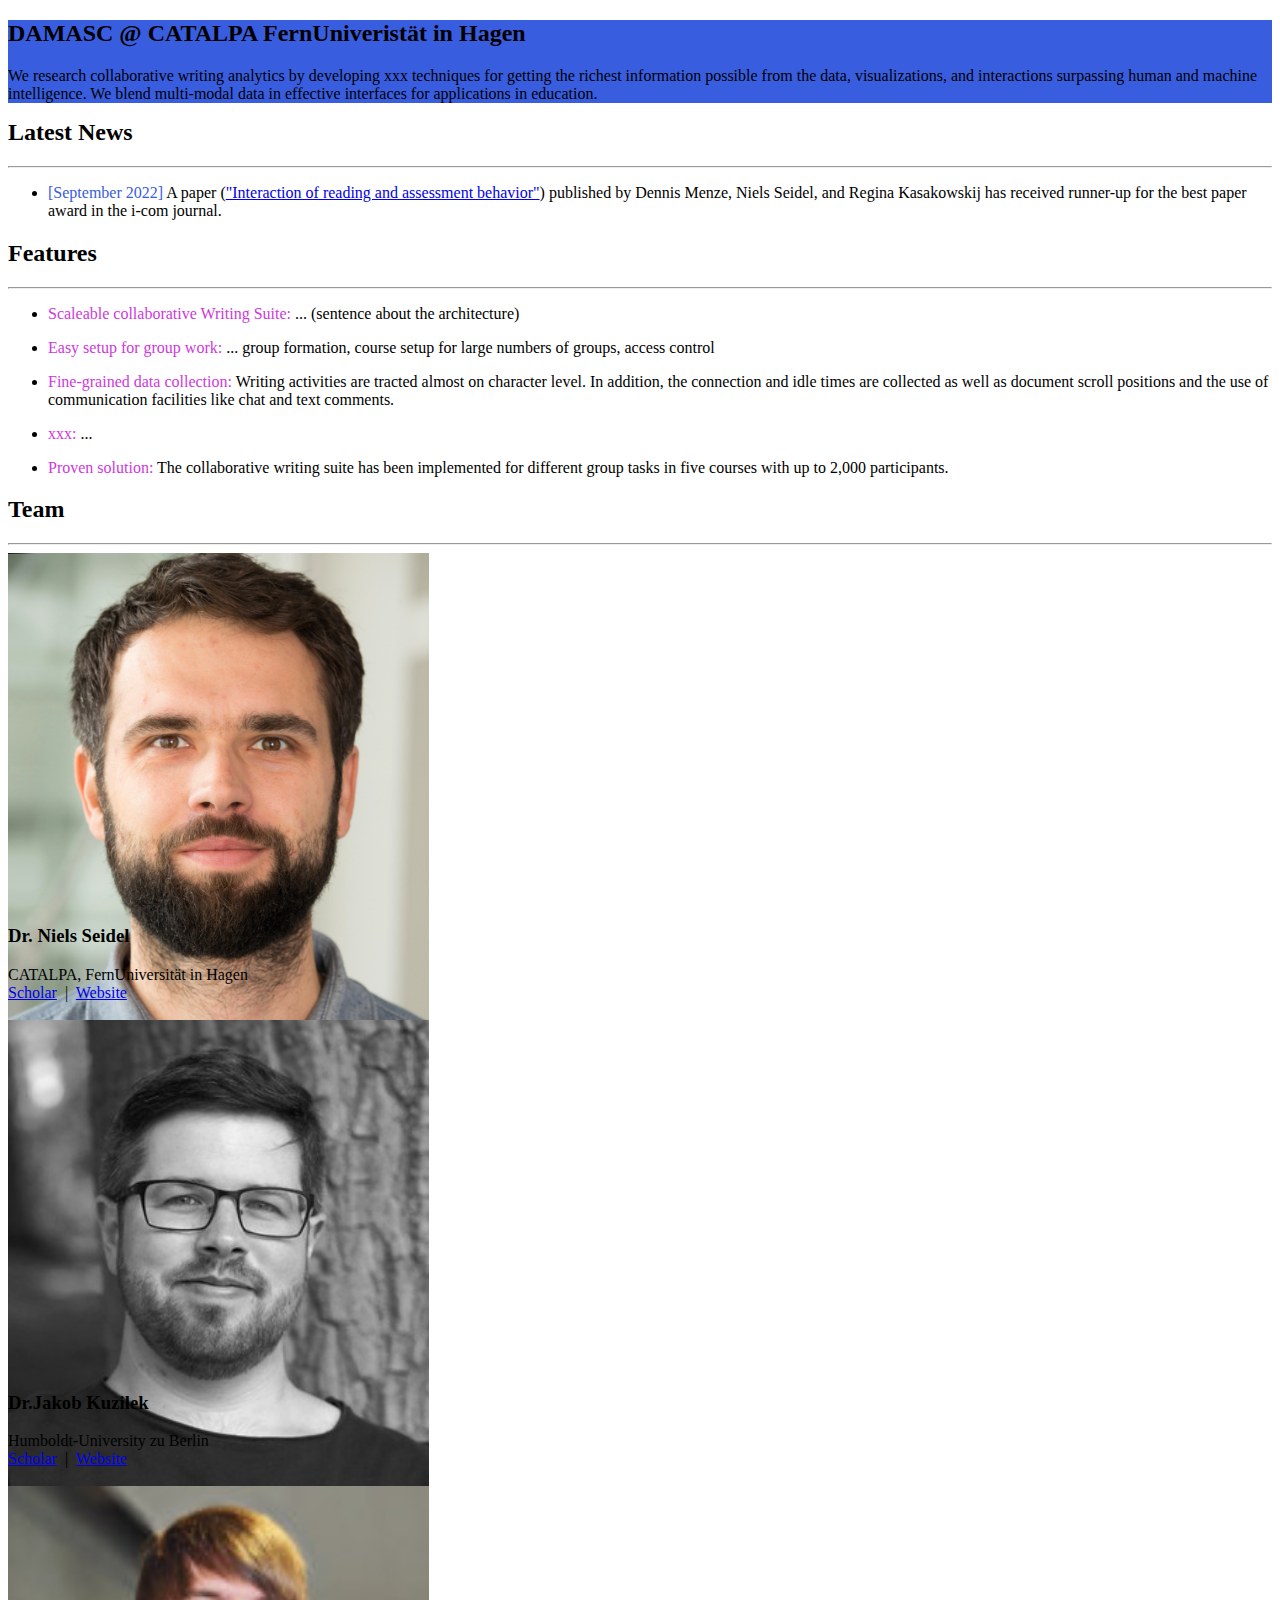
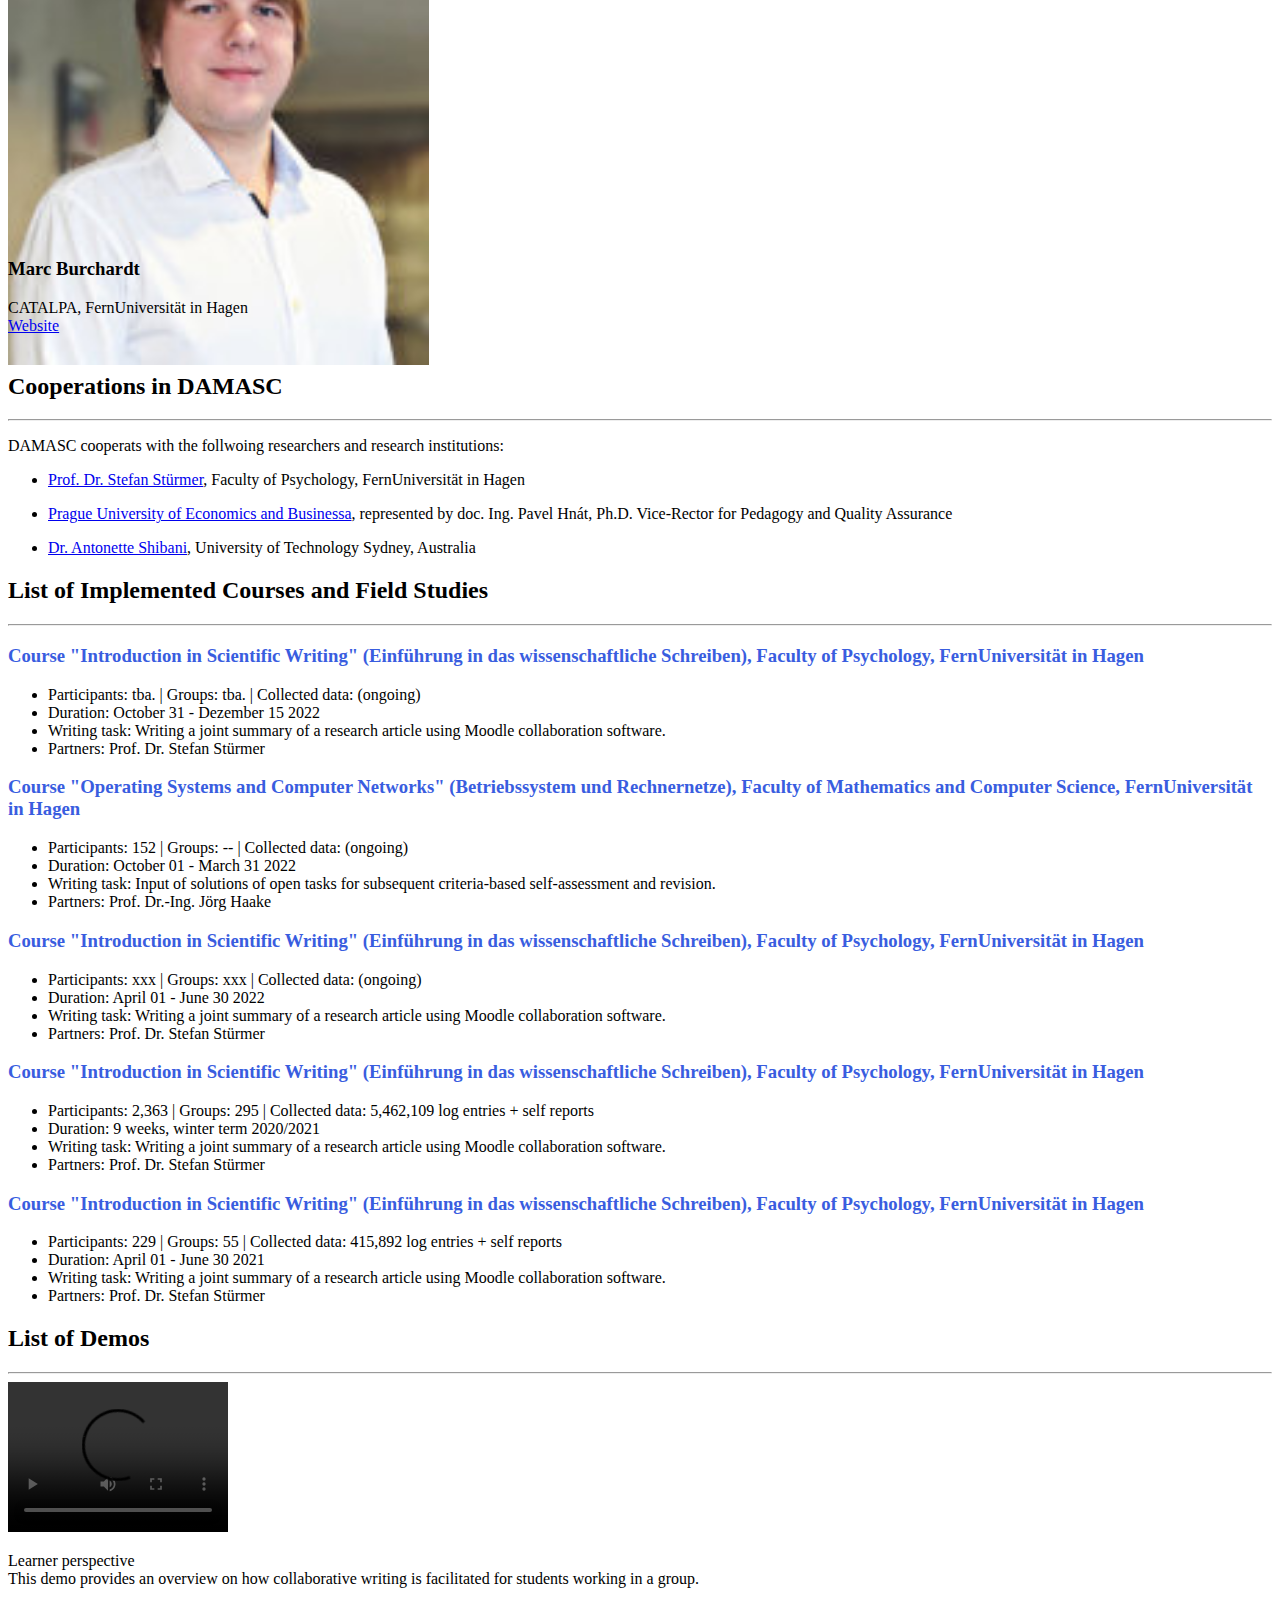
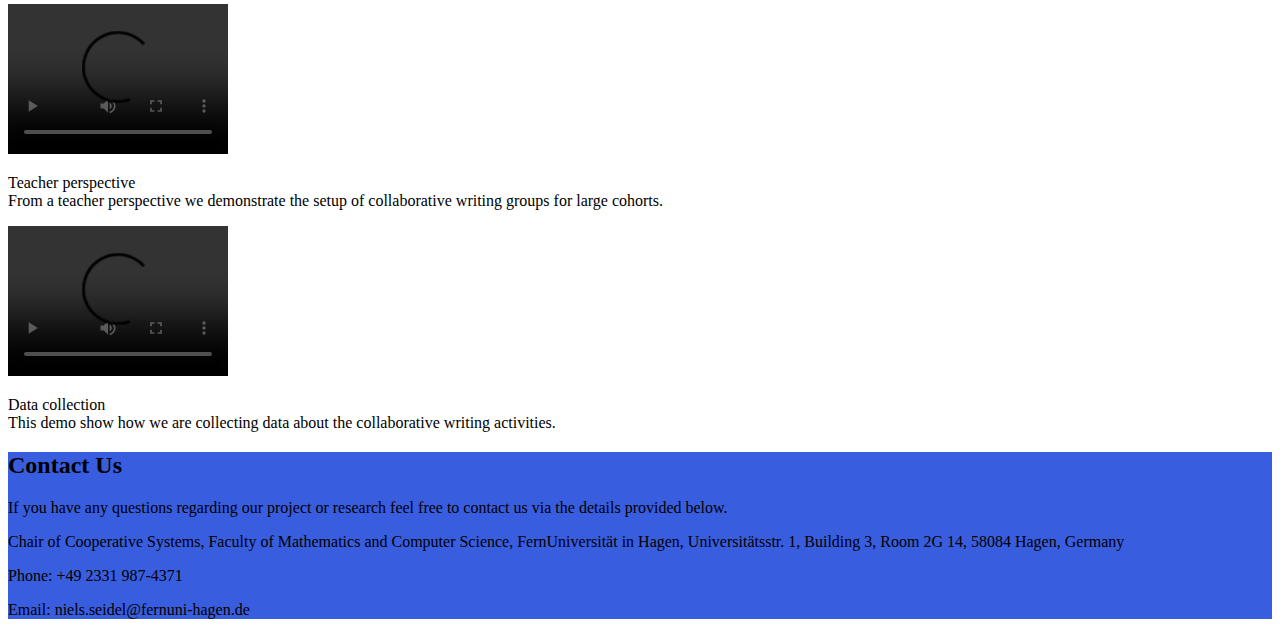
==== commit c920d67b: "re-design" ====
--- a/index.html
+++ b/index.html
@@ -11,8 +11,11 @@
   <link href='https://fonts.googleapis.com/css?family=Open+Sans+Condensed:300,700' rel='stylesheet' type='text/css'>
   <link href="https://fonts.googleapis.com/css?family=Source+Sans+Pro:400,700" rel="stylesheet">
   <script src="https://ajax.googleapis.com/ajax/libs/jquery/3.3.1/jquery.min.js"></script>
-  <link rel="stylesheet" href="https://cdn.jsdelivr.net/npm/bootstrap@5.2.2/dist/css/bootstrap.min.css" integrity="sha384-Zenh87qX5JnK2Jl0vWa8Ck2rdkQ2Bzep5IDxbcnCeuOxjzrPF/et3URy9Bv1WTRi" crossorigin="anonymous">
-  <script src="https://cdn.jsdelivr.net/npm/bootstrap@5.2.2/dist/js/bootstrap.min.js" integrity="sha384-IDwe1+LCz02ROU9k972gdyvl+AESN10+x7tBKgc9I5HFtuNz0wWnPclzo6p9vxnk" crossorigin="anonymous"></script>
+  <link rel="stylesheet" href="https://cdn.jsdelivr.net/npm/bootstrap@5.2.2/dist/css/bootstrap.min.css"
+    integrity="sha384-Zenh87qX5JnK2Jl0vWa8Ck2rdkQ2Bzep5IDxbcnCeuOxjzrPF/et3URy9Bv1WTRi" crossorigin="anonymous">
+  <script src="https://cdn.jsdelivr.net/npm/bootstrap@5.2.2/dist/js/bootstrap.min.js"
+    integrity="sha384-IDwe1+LCz02ROU9k972gdyvl+AESN10+x7tBKgc9I5HFtuNz0wWnPclzo6p9vxnk"
+    crossorigin="anonymous"></script>
   <script src="js/menu.js"></script>
   <style>
     .menu-index {
@@ -27,7 +30,8 @@
   <div class="menu-container"></div>
   <div class="content-container">
     <!-------------------------------------------------------------------------------------------->
-    <div class="banner" style="background: url('img/header.png') no-repeat center; background-size: cover; height: 260px;">
+    <div class="banner"
+      style="background: url('img/header.png') no-repeat center; background-size: cover; width: 100%;">
       <div class="banner-table flex-column">
       </div>
     </div>
@@ -38,8 +42,9 @@
           <div class="flex-item flex-column">
             <h2 class="add-top-margin-small">DAMASC @ CATALPA FernUniveristät in Hagen</h2>
             <p class="text">
-              We research collaborative writing analytics by developing xxx techniques for getting the 
-              richest information possible from the data, visualizations, and interactions surpassing human and machine intelligence.
+              We research collaborative writing analytics by developing xxx techniques for getting the
+              richest information possible from the data, visualizations, and interactions surpassing human and machine
+              intelligence.
               We blend multi-modal data in effective interfaces for applications in education.
             </p>
           </div>
@@ -59,14 +64,16 @@
               <!-------------------------------------------------------------------------------------------->
               <li>
                 <p class="text-small-margin">
-                  <span style="color: #1b7677;">[September 2022]</span>
-                  A paper (<a href="x">"Uncertainty-aware report generation for chest X-rays by variational topic inference"</a>) published by Dennis Menze, Niels Seidel, and Regina Kasakowskij has received runner-up for the best paper award in the i-com journal.
-                </p>
-              </li>
-              <!-------------------------------------------------------------------------------------------->
-              <li>
-                <p class="text-small-margin">
-                  <span style="color: #1b7677;">[Oktober 2022]</span>
+                  <span style="color: #395ddf;">[September 2022]</span>
+                  A paper (<a href="https://dl.gi.de/handle/20.500.12116/38819">"Interaction of reading and assessment
+                    behavior"</a>) published by Dennis Menze, Niels Seidel, and Regina Kasakowskij has received
+                  runner-up for the best paper award in the i-com journal.
+                </p>
+              </li>
+              <!-------------------------------------------------------------------------------------------->
+              <li hidden>
+                <p class="text-small-margin">
+                  <span style="color: #395ddf;">[Oktober 2022]</span>
                   Something happend
                 </p>
               </li>
@@ -94,36 +101,39 @@
               <!-------------------------------------------------------------------------------------------->
               <li>
                 <p class="text-small-margin">
-                  <span style="color: #dc3545;">Scaleable collaborative Writing Suite: </span>
+                  <span style="color: #ce38dc;">Scaleable collaborative Writing Suite: </span>
                   ... (sentence about the architecture)
                 </p>
               </li>
               <!-------------------------------------------------------------------------------------------->
               <li>
                 <p class="text-small-margin">
-                  <span style="color: #dc3545;">Easy setup for group work: </span>
-                  ... group formation, course setup for large numbers of groups, access control 
-                </p>
-              </li>
-              <!-------------------------------------------------------------------------------------------->
-              <li>
-                <p class="text-small-margin">
-                  <span style="color: #dc3545;">Fine-grained data collection: </span>
-                  Writing activities are tracted almost on character level. Additionally, the connection and idle times are collected as well as document scroll positions and the use of communication facilities like chat and text comments.
-                </p>
-              </li>
-              <!-------------------------------------------------------------------------------------------->
-              <li>
-                <p class="text-small-margin">
-                  <span style="color: #dc3545;">xxx: </span>
+                  <span style="color: #ce38dc;">Easy setup for group work: </span>
+                  ... group formation, course setup for large numbers of groups, access control
+                </p>
+              </li>
+              <!-------------------------------------------------------------------------------------------->
+              <li>
+                <p class="text-small-margin">
+                  <span style="color: #ce38dc;">Fine-grained data collection: </span>
+                  Writing activities are tracted almost on character level. In addition, the connection and idle times
+                  are collected as well as document scroll positions and the use of communication facilities like chat
+                  and text comments.
+                </p>
+              </li>
+              <!-------------------------------------------------------------------------------------------->
+              <li>
+                <p class="text-small-margin">
+                  <span style="color: #ce38dc;">xxx: </span>
                   ...
                 </p>
               </li>
               <!-------------------------------------------------------------------------------------------->
               <li>
                 <p class="text-small-margin">
-                  <span style="color: #dc3545;">Proven solution: </span>
-                  The collaborative writing suite has been implemented for different group tasks in five courses with up to 2,000 participants.
+                  <span style="color: #ce38dc;">Proven solution: </span>
+                  The collaborative writing suite has been implemented for different group tasks in five courses with up
+                  to 2,000 participants.
                 </p>
               </li>
             </ul>
@@ -155,13 +165,14 @@
           </div>
           <!-------------------------------------------------------------------------------------------->
           <div class="flex-column">
-            <div style="height:353px;"><img style="width:100%;"  src="img/people/jakub-kuzilek.jpg"></div>
+            <div style="height:353px;"><img style="width:100%;" src="img/people/jakub-kuzilek.jpg"></div>
             <h3>Dr.Jakob Kuzilek</h3>
             <div>Humboldt-University zu Berlin</div>
             <div>
               <a href="https://scholar.google.com/citations?user=oJbcVDIAAAAJ&hl=en">Scholar</a>
               &nbsp;|&nbsp;
-              <a href="https://www.informatik.hu-berlin.de/de/forschung/gebiete/cses/members/jakubkuzilek/jakubkuzilek">Website</a>
+              <a
+                href="https://www.informatik.hu-berlin.de/de/forschung/gebiete/cses/members/jakubkuzilek/jakubkuzilek">Website</a>
             </div>
             <div>&nbsp;</div>
           </div>
@@ -171,11 +182,12 @@
             <h3>Marc Burchardt</h3>
             <div>CATALPA, FernUniversität in Hagen</div>
             <div>
-              <a href="https://www.fernuni-hagen.de/english/research/clusters/catalpa/about-catalpa/members/marc.burchart.shtml">Website</a>
+              <a
+                href="https://www.fernuni-hagen.de/english/research/clusters/catalpa/about-catalpa/members/marc.burchart.shtml">Website</a>
             </div>
             <div>&nbsp;</div>
           </div>
-          
+
           <!-------------------------------------------------------------------------------------------->
           <!--Use the following commented block code to add alumni-->
           <!-- <div class="flex-column">
@@ -192,7 +204,7 @@
         <!-------------------------------------------------------------------------------------------->
         <!-------------------------------------------------------------------------------------------->
         <!--Start ICAI Labs-->
-        <div class="flex-row">
+        <div class="flex-row mb-3">
           <div class="flex-item flex-column full-width">
             <h2>Cooperations in DAMASC</h2>
             <hr>
@@ -202,17 +214,20 @@
             <ul>
               <li>
                 <p class="text-small-margin">
-                  <a href="https://www.fernuni-hagen.de/sozialpsychologie/team/stefan.stuermer.shtml">Prof. Dr. Stefan Stürmer</a>, Faculty of Psychology, FernUniversität in Hagen
-                </p>
-              </li>
-              <li>
-                <p class="text-small-margin">
-                  <a href="https://www.vse.cz/english/">Prague University of Economics and Businessa</a>, represented by doc. Ing. Pavel Hnát, Ph.D. Vice-Rector for Pedagogy and Quality Assurance
-                </p>
-              </li>
-              <li>
-                <p class="text-small-margin">
-                  <a href="https://profiles.uts.edu.au/Antonette.Shibani">Dr. Antonette Shibani</a>, University of Technology Sydney, Australia
+                  <a href="https://www.fernuni-hagen.de/sozialpsychologie/team/stefan.stuermer.shtml">Prof. Dr. Stefan
+                    Stürmer</a>, Faculty of Psychology, FernUniversität in Hagen
+                </p>
+              </li>
+              <li>
+                <p class="text-small-margin">
+                  <a href="https://www.vse.cz/english/">Prague University of Economics and Businessa</a>, represented by
+                  doc. Ing. Pavel Hnát, Ph.D. Vice-Rector for Pedagogy and Quality Assurance
+                </p>
+              </li>
+              <li>
+                <p class="text-small-margin">
+                  <a href="https://profiles.uts.edu.au/Antonette.Shibani">Dr. Antonette Shibani</a>, University of
+                  Technology Sydney, Australia
                 </p>
               </li>
             </ul>
@@ -222,122 +237,121 @@
         <!-------------------------------------------------------------------------------------------->
         <!-------------------------------------------------------------------------------------------->
         <!--Start Grants-->
-        <div class="flex-row">
+        <div class="flex-row mt-3 mb-3">
           <div class="flex-item flex-column full-width grants">
             <h2>List of Implemented Courses and Field Studies</h2>
             <hr>
             <!-------------------------------------------------------------------------------------------->
             <div>
-              <h3>Course "Introduction in Scientific Writing" (Einführung in das wissenschaftliche Schreiben), Faculty of Psychology, FernUniversität in Hagen</h3>
+              <h3>Course "Introduction in Scientific Writing" (Einführung in das wissenschaftliche Schreiben), Faculty
+                of Psychology, FernUniversität in Hagen</h3>
               <ul>
                 <li>Participants: tba. | Groups: tba. | Collected data: (ongoing)</li>
                 <li>Duration: October 31 - Dezember 15 2022</li>
                 <li>Writing task:
-                ...  
+                  Writing a joint summary of a research article using Moodle collaboration software.
                 </li>
                 <li>Partners: Prof. Dr. Stefan Stürmer</li>
               </ul>
             </div>
             <!-------------------------------------------------------------------------------------------->
             <div>
-              <h3>Course "Operating Systems and Computer Networks" (Betriebssystem und Rechnernetze), Faculty of Mathematics and Computer Science, FernUniversität in Hagen</h3>
+              <h3>Course "Operating Systems and Computer Networks" (Betriebssystem und Rechnernetze), Faculty of
+                Mathematics and Computer Science, FernUniversität in Hagen</h3>
               <ul>
                 <li>Participants: 152 | Groups: -- | Collected data: (ongoing)</li>
                 <li>Duration: October 01 - March 31 2022</li>
-                <li>Writing task: Input of solutions of open tasks for subsequent criteria-based self-assessment and revision.
+                <li>Writing task: Input of solutions of open tasks for subsequent criteria-based self-assessment and
+                  revision.
                 </li>
                 <li>Partners: Prof. Dr.-Ing. Jörg Haake</li>
               </ul>
             </div>
             <!-------------------------------------------------------------------------------------------->
             <div>
-              <h3>Course "Introduction in Scientific Writing" (Einführung in das wissenschaftliche Schreiben), Faculty of Psychology, FernUniversität in Hagen</h3>
+              <h3>Course "Introduction in Scientific Writing" (Einführung in das wissenschaftliche Schreiben), Faculty
+                of Psychology, FernUniversität in Hagen</h3>
               <ul>
                 <li>Participants: xxx | Groups: xxx | Collected data: (ongoing)</li>
                 <li>Duration: April 01 - June 30 2022</li>
                 <li>Writing task:
-                ...  
+                  Writing a joint summary of a research article using Moodle collaboration software.
                 </li>
                 <li>Partners: Prof. Dr. Stefan Stürmer</li>
               </ul>
             </div>
             <!-------------------------------------------------------------------------------------------->
             <div>
-              <h3>Course "Introduction in Scientific Writing" (Einführung in das wissenschaftliche Schreiben), Faculty of Psychology, FernUniversität in Hagen</h3>
+              <h3>Course "Introduction in Scientific Writing" (Einführung in das wissenschaftliche Schreiben), Faculty
+                of Psychology, FernUniversität in Hagen</h3>
               <ul>
-                <li>Participants: 2025 | Groups: 296 | Collected data: 5,462,109 log entries + self reports</li>
-                <li>Duration: October 01 - March 31 2021</li>
+                <li>Participants: 2,363 | Groups: 295 | Collected data: 5,462,109 log entries + self reports</li>
+                <li>Duration: 9 weeks, winter term 2020/2021</li>
                 <li>Writing task:
-                ...  
+                  Writing a joint summary of a research article using Moodle collaboration software.
                 </li>
                 <li>Partners: Prof. Dr. Stefan Stürmer</li>
               </ul>
             </div>
             <!---->
             <div>
-              <h3>Course "Introduction in Scientific Writing" (Einführung in das wissenschaftliche Schreiben), Faculty of Psychology, FernUniversität in Hagen</h3>
+              <h3>Course "Introduction in Scientific Writing" (Einführung in das wissenschaftliche Schreiben), Faculty
+                of Psychology, FernUniversität in Hagen</h3>
               <ul>
-                <li>Participants: 229  
+                <li>Participants: 229
                   | Groups: 55 | Collected data: 415,892 log entries + self reports</li>
                 <li>Duration: April 01 - June 30 2021</li>
                 <li>Writing task:
-                ...  
+                  Writing a joint summary of a research article using Moodle collaboration software.
                 </li>
                 <li>Partners: Prof. Dr. Stefan Stürmer</li>
               </ul>
             </div>
           </div>
         </div>
-        <!--End Grants-->
-        <!-------------------------------------------------------------------------------------------->
         <!-------------------------------------------------------------------------------------------->
         <!--Start Demo-->
-        <div class="flex-row">
-          <div class="flex-item flex-column full-width">
+        <div class="row mt-3">
+          <div class="col-12">
             <h2>List of Demos</h2>
             <hr>
           </div>
-        </div>
-        <!-------------------------------------------------------------------------------------------->
-        <div class="flex-row mb-3">
-          <div class="flex-item flex-item-stretch flex-column">
+          <div class="col-3">
             <video width="220" controls>
               <source src="videos/student.mp4" type="video/mp4">
-              Your browser does not support the video tag. Maybe you can download the video and play it on your device: <a src="videos/student.mp4">download</a>
+              Your browser does not support the video tag. Maybe you can download the video and play it on your device:
+              <a src="videos/student.mp4">download</a>
             </video>
           </div>
-          <div class="flex-item flex-item-stretch-6 flex-column">
+          <div class="col-9">
             <p class="text">
               <span class="highlight-text">Learner perspective</span><br>
-              This demo provides an overview on how collaborative writing is facilitated for students working in a group.
-            </p>
-          </div>
-        </div>
-        
-        <!-------------------------------------------------------------------------------------------->
-        <div class="flex-row mb-3">
-          <div class="flex-item flex-item-stretch flex-column">
+              This demo provides an overview on how collaborative writing is facilitated for students working in a
+              group.
+            </p>
+          </div>
+          <div class="col-3">
             <video width="220" controls>
               <source src="videos/teacher.mp4" type="video/mp4">
-              Your browser does not support the video tag. Maybe you can download the video and play it on your device: <a src="videos/teacher.mp4">download</a>
+              Your browser does not support the video tag. Maybe you can download the video and play it on your device:
+              <a src="videos/teacher.mp4">download</a>
             </video>
           </div>
-          <div class="flex-item flex-item-stretch-6 flex-column">
+          <div class="col-9">
             <p class="text">
               <span class="highlight-text">Teacher perspective</span><br>
               From a teacher perspective we demonstrate the setup of collaborative writing groups for large cohorts.
             </p>
           </div>
-        </div>
-        <!-------------------------------------------------------------------------------------------->
-        <div class="flex-row mb-3">
-          <div class="flex-item flex-item-stretch flex-column">
+        
+          <div class="col-3">
             <video width="220" controls>
               <source src="videos/data.mp4" type="video/mp4">
-              Your browser does not support the video tag. Maybe you can download the video and play it on your device: <a src="videos/data.mp4">download</a>
+              Your browser does not support the video tag. Maybe you can download the video and play it on your device:
+              <a src="videos/data.mp4">download</a>
             </video>
           </div>
-          <div class="flex-item flex-item-stretch-6 flex-column">
+          <div class="col-9">
             <p class="text">
               <span class="highlight-text">Data collection</span><br>
               This demo show how we are collecting data about the collaborative writing activities.
@@ -371,10 +385,12 @@
           <div id="contact" class="flex-item flex-column">
             <h2>Contact Us</h2>
             <p class="text no-bottom-margin">
-              If you have any questions regarding our project or research feel free to contact us via the details provided below.
+              If you have any questions regarding our project or research feel free to contact us via the details
+              provided below.
             </p>
             <p class="text no-bottom-margin">
-              Chair of Cooperative Systems, Faculty of Mathematics and Computer Science, FernUniversität in Hagen, Universitätsstr. 1, Building 3, Room 2G 14, 58084 Hagen, Germany
+              Chair of Cooperative Systems, Faculty of Mathematics and Computer Science, FernUniversität in Hagen,
+              Universitätsstr. 1, Building 3, Room 2G 14, 58084 Hagen, Germany
             </p>
             <p class="text no-bottom-margin">
               Phone: +49 2331 987-4371
--- a/css/custom.css
+++ b/css/custom.css
@@ -0,0 +1,63 @@
+/*************************************************************************
+ * Your custom CSS file
+ *************************************************************************/
+
+.content-table>div:first-child>div:first-child>h2:first-child {
+  margin-top: 0;
+}
+
+.publications h3,
+.grants h3 {
+  color: #395ddf;
+}
+
+.publications ul,
+.grants ul {
+  margin-top: 0;
+}
+
+.banner {
+  background-color: #395ddf;
+}
+
+#current-team.gallery>div.flex-column>div,
+#alumni.gallery>div.flex-column>div,
+#current-team.gallery>div.flex-column>h3,
+#alumni.gallery>div.flex-column>h3 {
+  text-align: left;
+}
+
+.flex-item-stretch-6 {
+  flex: 1 auto;
+}
+
+.max-width-1000 {
+  max-width: 1000px;
+}
+
+@media screen and (min-width: 900px) {
+  .flex-item-stretch-6 {
+    flex: 4.5;
+  }
+}
+
+@media screen and (min-width: 900px) {
+  .gallery>div.flex-column {
+    flex: 1 0 33.3%;
+    max-width: 33.3%;
+  }
+}
+
+@media screen and (min-width: 630px) and (max-width: 900px) {
+  .gallery>div.flex-column {
+    flex: 1 0 50%;
+    max-width: 50%;
+  }
+}
+
+@media screen and (max-width: 630px) {
+  .gallery>div.flex-column {
+    flex: 1 0 100%;
+    max-width: 100%;
+  }
+}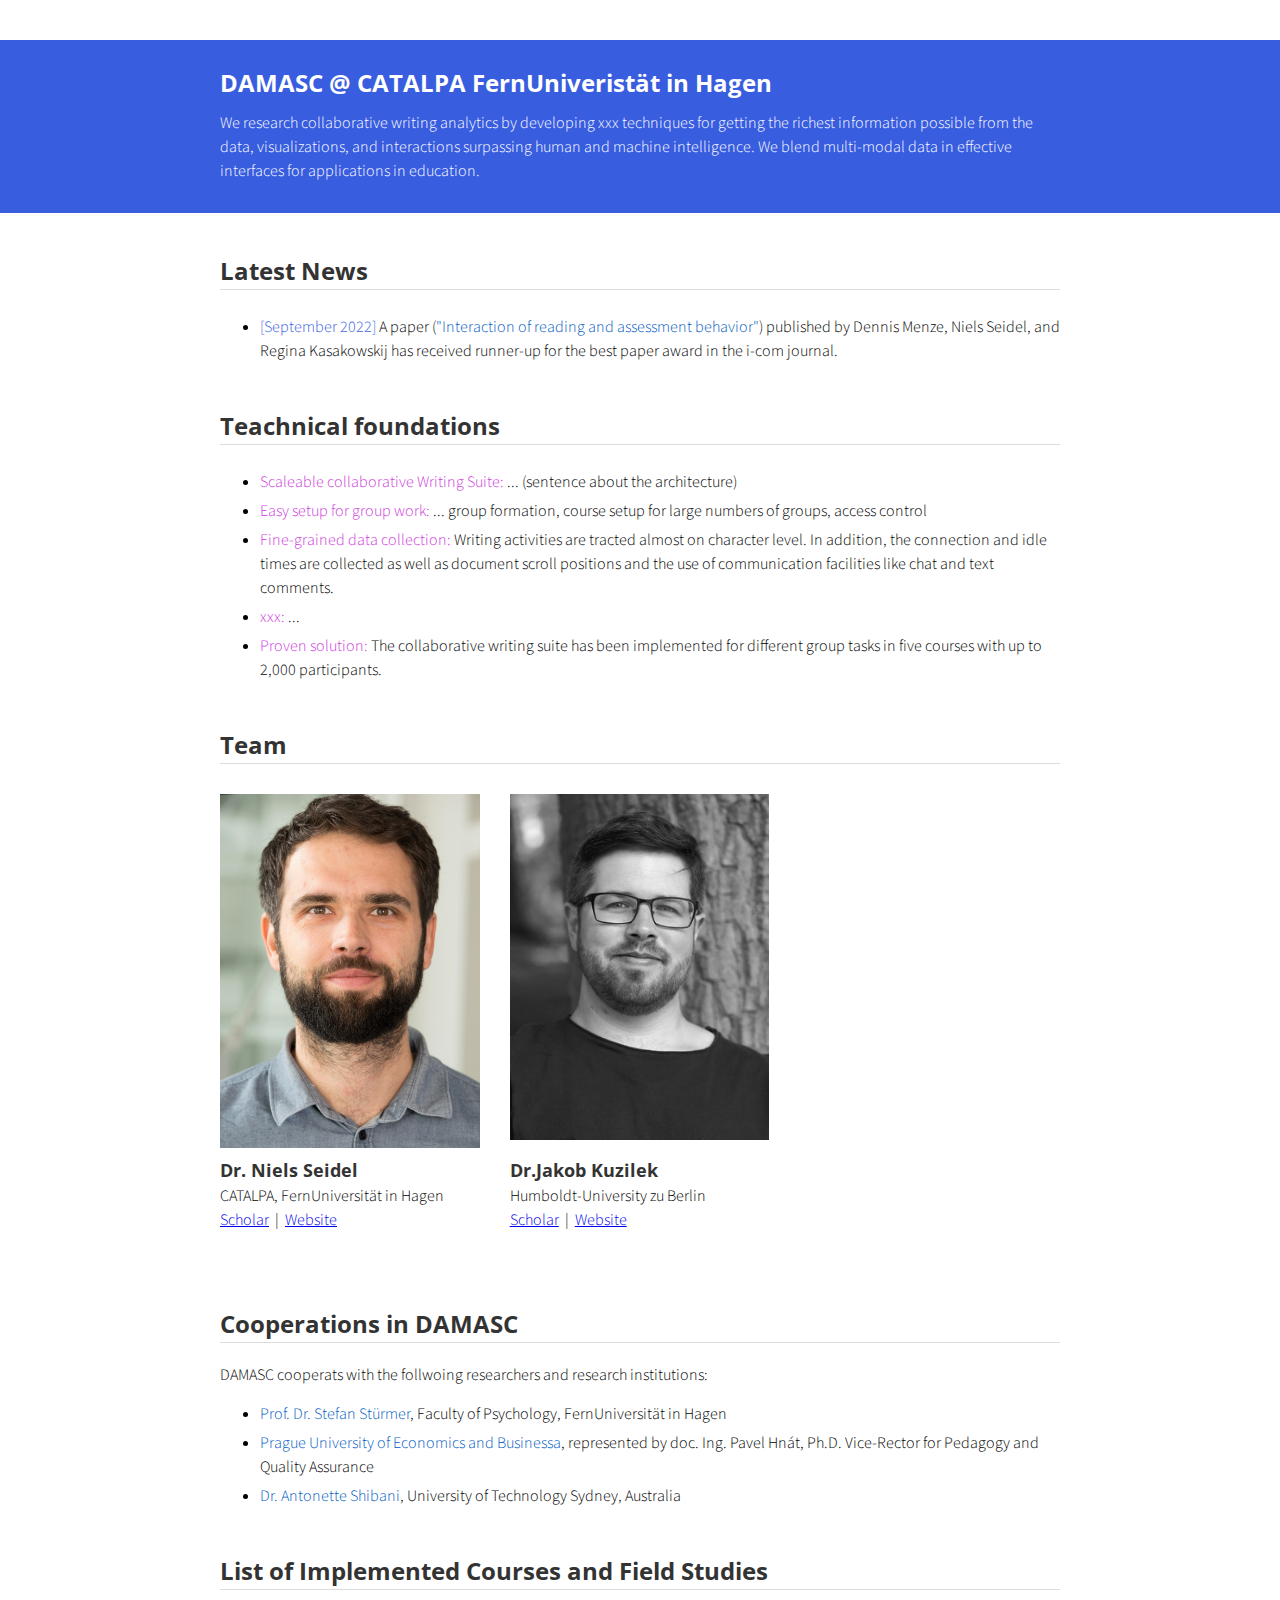
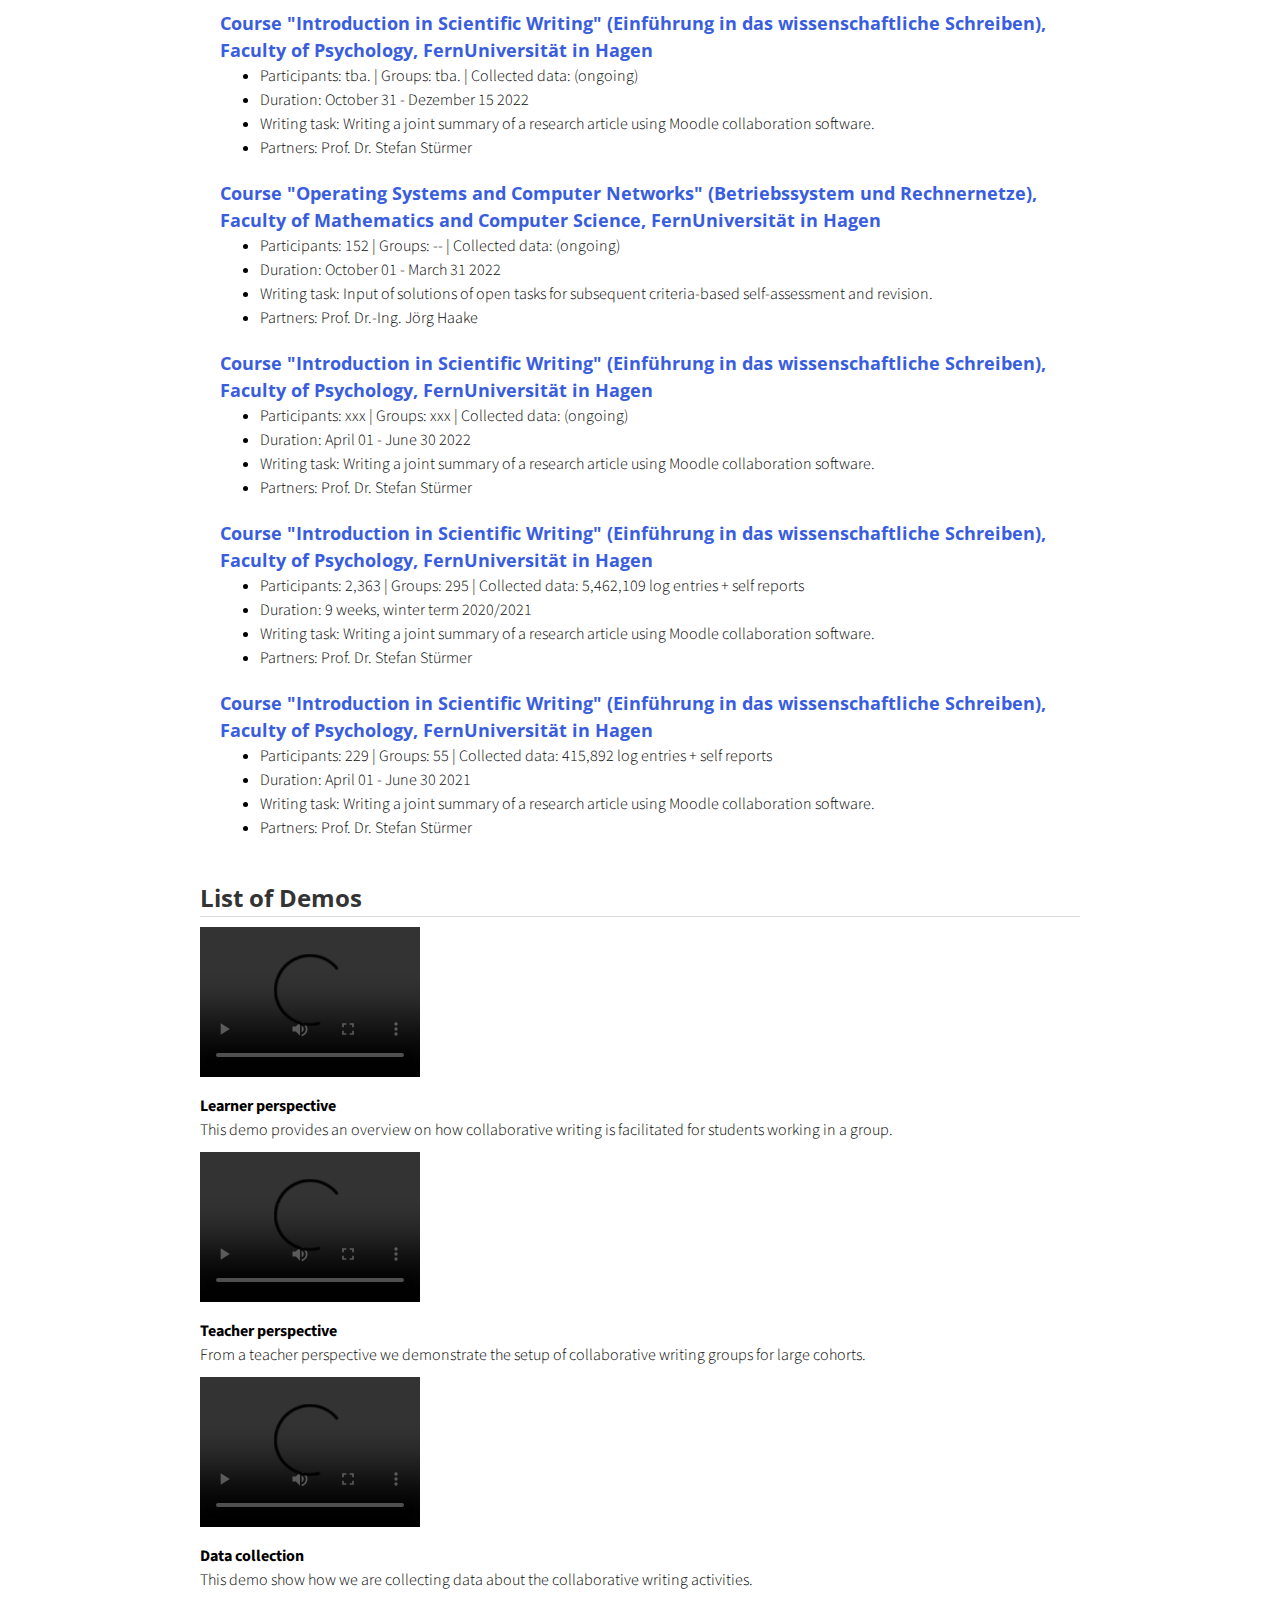
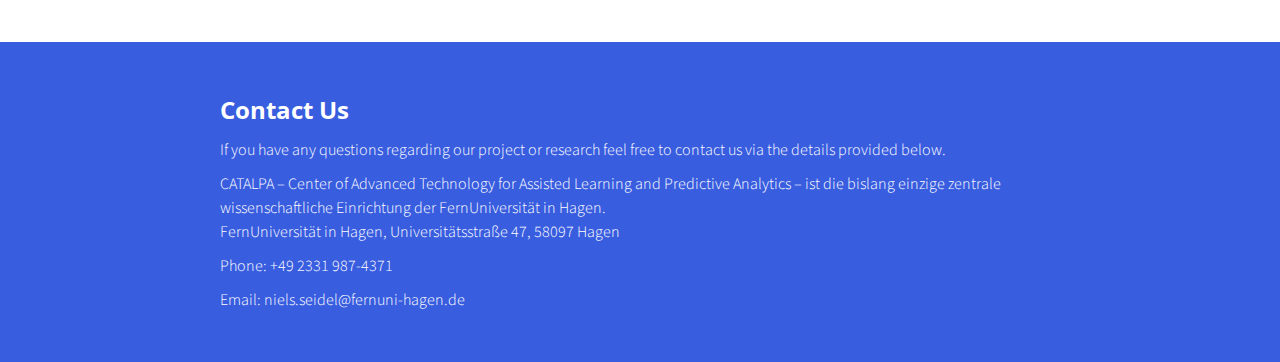
==== commit a027d5f5: "dd" ====
--- a/index.html
+++ b/index.html
@@ -95,7 +95,7 @@
         <!--Start features-->
         <div class="flex-row">
           <div class="flex-item flex-column full-width">
-            <h2>Features<a id="features"></a></h2>
+            <h2>Teachnical foundations<a id="features"></a></h2>
             <hr>
             <ul>
               <!-------------------------------------------------------------------------------------------->
@@ -143,7 +143,7 @@
         <!-------------------------------------------------------------------------------------------->
         <!-------------------------------------------------------------------------------------------->
         <!--Start Team-->
-        <div class="flex-row">
+        <div class="flex-row" id="team">
           <div class="flex-item flex-column full-width">
             <h2>Team</h2>
             <hr>
@@ -176,17 +176,7 @@
             </div>
             <div>&nbsp;</div>
           </div>
-          <!-------------------------------------------------------------------------------------------->
-          <div class="flex-column">
-            <div style="height:353px;"><img style="width:100%;" src="img/people/marc-burchart.jpg"></div>
-            <h3>Marc Burchardt</h3>
-            <div>CATALPA, FernUniversität in Hagen</div>
-            <div>
-              <a
-                href="https://www.fernuni-hagen.de/english/research/clusters/catalpa/about-catalpa/members/marc.burchart.shtml">Website</a>
-            </div>
-            <div>&nbsp;</div>
-          </div>
+          
 
           <!-------------------------------------------------------------------------------------------->
           <!--Use the following commented block code to add alumni-->
@@ -311,7 +301,7 @@
         </div>
         <!-------------------------------------------------------------------------------------------->
         <!--Start Demo-->
-        <div class="row mt-3">
+        <div class="row mt-3" id="demo">
           <div class="col-12">
             <h2>List of Demos</h2>
             <hr>
@@ -388,9 +378,13 @@
               If you have any questions regarding our project or research feel free to contact us via the details
               provided below.
             </p>
-            <p class="text no-bottom-margin">
+            <p hidden class="text no-bottom-margin">
               Chair of Cooperative Systems, Faculty of Mathematics and Computer Science, FernUniversität in Hagen,
               Universitätsstr. 1, Building 3, Room 2G 14, 58084 Hagen, Germany
+            </p>
+            <p class="text no-bottom-margin">
+              CATALPA – Center of Advanced Technology for Assisted Learning and Predictive Analytics – ist die bislang einzige zentrale wissenschaftliche Einrichtung der FernUniversität in Hagen.<br />
+              FernUniversität in Hagen, Universitätsstraße 47, 58097 Hagen
             </p>
             <p class="text no-bottom-margin">
               Phone: +49 2331 987-4371
--- a/css/frame.css
+++ b/css/frame.css
@@ -0,0 +1,1398 @@
+/*************************************************************************
+ * GitHub: https://github.com/yenchiah/project-website-template
+ * Version: v3.36
+ * This CSS file is for the website frame
+ * If you want to keep this template updated, avoid modifying this file
+ * Instead, add your own CSS in the custom.css file
+ *************************************************************************/
+
+html,
+body {
+  margin: 0;
+  padding: 0;
+  background-color: white;
+  font-family: 'Open Sans', Helvetica, Arial, sans-serif;
+  left: 0;
+  right: 0;
+  width: auto;
+}
+
+/* This is a hack for FireFox that the <b> tag does not work */
+strong,
+b {
+  font-weight: bold;
+}
+
+a {
+  outline: none;
+  cursor: pointer;
+}
+
+img {
+  -webkit-touch-callout: none;
+  -webkit-user-select: none;
+  -khtml-user-select: none;
+  -moz-user-select: none;
+  -ms-user-select: none;
+  user-select: none;
+}
+
+video {
+  -webkit-touch-callout: none;
+  -webkit-user-select: none;
+  -khtml-user-select: none;
+  -moz-user-select: none;
+  -ms-user-select: none;
+  user-select: none;
+}
+
+h2 {
+  font-size: 24px;
+  color: #333333;
+  margin: 30px 0 0 0;
+  padding: 0;
+  font-weight: bold;
+  font-family: 'Open Sans', Helvetica, Arial, sans-serif;
+}
+
+h3 {
+  font-size: 18px;
+  color: #333333;
+  margin: 10px 0 0 0;
+  padding: 0;
+  font-weight: bold;
+  font-family: 'Open Sans', Helvetica, Arial, sans-serif;
+}
+
+ul,
+ol {
+  margin: 10px 0 10px 0;
+}
+
+li ol,
+li ul {
+  margin: 0;
+}
+
+hr {
+  border: 0;
+  height: 1px;
+  background: rgb(220, 220, 220);
+  margin: 0 0 10px 0;
+}
+
+.menu-container {
+  z-index: 2;
+  position: relative;
+  width: 100%;
+  background-color: #ce38dc;
+  min-width: 300px;
+  -webkit-touch-callout: none;
+  -webkit-user-select: none;
+  -khtml-user-select: none;
+  -moz-user-select: none;
+  -ms-user-select: none;
+  user-select: none;
+  box-shadow: 0 0px 4px rgb(0 0 0 / 32%), 0 0px 10px rgb(0 0 0 / 23%);
+}
+
+.menu {
+  position: relative;
+  margin: 0 auto;
+  max-width: 900px;
+}
+
+.menu-table {
+  padding: 10px 10px;
+  width: 100%;
+  margin: 0;
+}
+
+.menu-highlight {
+  color: rgb(255, 255, 255) !important;
+  opacity: 1 !important;
+  font-weight: 700 !important;
+}
+
+.logo {
+  margin-left: 20px;
+}
+
+.logo a {
+  color: rgba(255, 255, 255, 0.8);
+  font-family: 'Open Sans Condensed', Helvetica, Arial, sans-serif;
+  font-size: 30px;
+  text-decoration: none;
+  font-weight: 700;
+  flex: 1 auto;
+}
+
+.logo img {
+  margin: 0;
+  padding: 0;
+}
+
+.menu-button {
+  width: 40px;
+  height: 40px;
+  display: none;
+  cursor: pointer;
+  margin-right: 20px;
+}
+
+.menu-button img {
+  width: 30px;
+  height: 30px;
+}
+
+.menu-items a {
+  color: rgba(255, 255, 255, 0.8);
+  text-decoration: none;
+  font-weight: 400;
+  font-size: 18px;
+  flex: 1 auto;
+  transition: opacity 0.1s ease-in-out;
+  -moz-transition: opacity 0.1s ease-in-out;
+  -webkit-transition: opacity 0.1s ease-in-out;
+  font-family: 'Open Sans', Helvetica, Arial, sans-serif;
+  white-space: nowrap;
+}
+
+.menu-items a:not(:last-child) {
+  margin-right: 25px;
+}
+
+.menu-items a:hover {
+  color: rgb(255, 255, 255);
+  opacity: 1;
+}
+
+.content-container {
+  z-index: 1;
+  position: relative;
+  width: 100%;
+  min-width: 300px;
+}
+
+.content {
+  position: relative;
+  margin: 0 auto;
+  font-size: 16px;
+  font-family: 'Source Sans Pro', Helvetica, Arial, sans-serif;
+  font-weight: 300;
+  line-height: 1.5;
+  max-width: 900px;
+  overflow-x: auto;
+}
+
+.content p a,
+.content ul a,
+.content ol a {
+  text-decoration: none;
+  color: #005cbf;
+}
+
+.content p a:hover,
+.content ul a:hover,
+.content ol a:hover {
+  text-decoration: underline;
+}
+
+.content-table {
+  padding: 40px 10px;
+  width: 100%;
+  margin: 0;
+}
+
+.banner {
+  position: relative;
+  font-size: 16px;
+  font-family: 'Source Sans Pro', Helvetica, Arial, sans-serif;
+  font-weight: 300;
+  line-height: 1.5;
+  overflow-x: auto;
+  background-color: #005cbf;
+  display: flex;
+}
+
+.banner .banner-table {
+  padding: 20px 10px;
+  width: 100%;
+  margin: 0 auto;
+  max-width: 900px;
+  align-self: flex-end;
+}
+
+.banner h2,
+.banner h3,
+.banner p,
+.banner span {
+  color: white;
+}
+
+.flex-column {
+  display: flex;
+  flex-direction: column;
+  flex-wrap: wrap;
+  justify-content: flex-start;
+  align-items: stretch;
+  align-content: stretch;
+  box-sizing: border-box;
+}
+
+.flex-row-space-between {
+  display: flex;
+  flex-direction: row;
+  flex-wrap: wrap;
+  justify-content: space-between;
+  align-items: center;
+  align-content: stretch;
+  box-sizing: border-box;
+}
+
+.flex-row {
+  display: flex;
+  flex-direction: row;
+  flex-wrap: wrap;
+  justify-content: flex-start;
+  align-items: center;
+  align-content: stretch;
+  box-sizing: border-box;
+}
+
+.flex-row-center {
+  display: flex;
+  flex-direction: row;
+  flex-wrap: wrap;
+  justify-content: center;
+  align-items: center;
+  align-content: stretch;
+  box-sizing: border-box;
+}
+
+.flex-item-stretch {
+  flex: 1 auto;
+}
+
+.flex-item-stretch-2 {
+  flex: 1 auto;
+}
+
+.flex-item-stretch-3 {
+  flex: 1 auto;
+}
+
+.flex-item-stretch-4 {
+  flex: 1 auto;
+}
+
+.flex-item-stretch-5 {
+  flex: 1 auto;
+}
+
+.flex-item {
+  margin: 0 20px;
+}
+
+.left-align {
+  float: left;
+}
+
+.right-align {
+  float: right;
+}
+
+.full-width {
+  width: 100%;
+}
+
+.badge-text {
+  font-size: 30px;
+  font-weight: 700;
+}
+
+.text {
+  margin: 10px 0 10px 0;
+  padding: 0;
+}
+
+.text-large-margin {
+  margin: 15px 0 15px 0;
+  padding: 0;
+}
+
+.text-small-margin {
+  margin: 5px 0 5px 0;
+  padding: 0;
+}
+
+.text-no-margin {
+  margin: 0;
+  padding: 0;
+}
+
+.image {
+  border-radius: 2px;
+  width: 100%;
+  margin: 15px 0;
+  -webkit-touch-callout: none;
+  -webkit-user-select: none;
+  -khtml-user-select: none;
+  -moz-user-select: none;
+  -ms-user-select: none;
+  user-select: none;
+  display: flex;
+}
+
+.image.center {
+  align-self: center;
+}
+
+.image img,
+.image video {
+  width: 100%;
+  height: 100%;
+  box-sizing: border-box;
+  display: table-cell;
+  overflow: hidden;
+  border-radius: 2px;
+}
+
+.adaptive-image {
+  background-position: center;
+  background-repeat: no-repeat;
+  background-size: cover;
+}
+
+.image-wrap-text {
+  float: left;
+  margin: 5px 40px 25px 0;
+}
+
+.image-caption {
+  width: 100%;
+  text-align: center;
+  margin-top: -10px;
+  margin-bottom: 10px;
+}
+
+.max-width-400 {
+  max-width: 400px;
+}
+
+.max-width-140 {
+  max-width: 140px;
+}
+
+ol.publication {
+  display: flex;
+  flex-direction: column-reverse;
+  list-style: none;
+  margin: 7px 0 7px 0;
+  padding: 0;
+  flex-wrap: wrap;
+}
+
+ol.publication li {
+  display: flex;
+  align-items: baseline;
+  margin: 0;
+  padding: 0;
+}
+
+ol.publication li p:before {
+  line-height: 1;
+  margin-right: 5px;
+}
+
+ol.publication.C-list {
+  counter-reset: C-counter;
+}
+
+ol.publication.C-list li p {
+  counter-increment: C-counter;
+}
+
+ol.publication.C-list li p:before {
+  content: "[C"counter(C-counter)"]";
+}
+
+ol.publication.J-list {
+  counter-reset: J-counter;
+}
+
+ol.publication.J-list li p {
+  counter-increment: J-counter;
+}
+
+ol.publication.J-list li p:before {
+  content: "[J"counter(J-counter)"]";
+}
+
+ol.publication.T-list {
+  counter-reset: T-counter;
+}
+
+ol.publication.T-list li p {
+  counter-increment: T-counter;
+}
+
+ol.publication.T-list li p:before {
+  content: "[T"counter(T-counter)"]";
+}
+
+ol.publication.O-list {
+  counter-reset: O-counter;
+}
+
+ol.publication.O-list li p {
+  counter-increment: O-counter;
+}
+
+ol.publication.O-list li p:before {
+  content: "[O"counter(O-counter)"]";
+}
+
+ol.publication.P-list {
+  counter-reset: P-counter;
+}
+
+ol.publication.P-list li p {
+  counter-increment: P-counter;
+}
+
+ol.publication.P-list li p:before {
+  content: "[P"counter(P-counter)"]";
+}
+
+ol.publication.M-list {
+  counter-reset: M-counter;
+}
+
+ol.publication.M-list li p {
+  counter-increment: M-counter;
+}
+
+ol.publication.M-list li p:before {
+  content: "[M"counter(M-counter)"]";
+}
+
+ol.publication.F-list {
+  counter-reset: F-counter;
+}
+
+ol.publication.F-list li p {
+  counter-increment: F-counter;
+}
+
+ol.publication.F-list li p:before {
+  content: "[F"counter(F-counter)"]";
+}
+
+ol.publication.A-list {
+  counter-reset: A-counter;
+}
+
+ol.publication.A-list li p {
+  counter-increment: A-counter;
+}
+
+ol.publication.A-list li p:before {
+  content: "[A"counter(A-counter)"]";
+}
+
+ol.nested {
+  list-style: none;
+  counter-reset: item;
+}
+
+ol.nested>li:before {
+  counter-increment: item;
+  content: counters(item, ".") ". ";
+  padding-right: 0.6em;
+}
+
+.noselect {
+  -webkit-touch-callout: none;
+  -webkit-user-select: none;
+  -khtml-user-select: none;
+  -moz-user-select: none;
+  -ms-user-select: none;
+  user-select: none;
+}
+
+.center-align-content {
+  display: flex;
+  justify-content: center;
+  align-items: center;
+}
+
+.left-align-content {
+  display: flex;
+  justify-content: flex-start;
+  align-items: center;
+}
+
+.text-large {
+  font-size: 20px;
+}
+
+.text-small {
+  font-size: 12px;
+}
+
+.text-italic {
+  font-style: italic;
+}
+
+.text-justify {
+  text-align: justify;
+}
+
+.text-center {
+  text-align: center;
+}
+
+.iframe-container {
+  position: absolute;
+  top: 61px;
+  bottom: 0;
+  left: 0;
+  height: auto;
+  width: 100%;
+  min-width: 300px;
+}
+
+.iframe {
+  border: 0;
+  width: 100%;
+  height: 100%;
+}
+
+.iframe-in-body {
+  width: 100%;
+  height: 400px;
+  border: 1px solid #666666;
+  margin: 15px 0;
+}
+
+.iframe-in-tab {
+  width: 100%;
+  height: 400px;
+  border: 0;
+  margin: 0;
+  padding: 0;
+}
+
+.force-no-scroll {
+  overflow-y: hidden;
+}
+
+.force-scroll {
+  overflow-y: scroll;
+}
+
+.highlight-text {
+  font-weight: bold;
+}
+
+.custom-text-info,
+.custom-text-info p,
+.custom-text-info a {
+  color: #17a2b8;
+}
+
+.custom-text-info a:hover {
+  color: #007082;
+}
+
+.custom-text-primary,
+.custom-text-primary p,
+.custom-text-primary a {
+  color: #007bff;
+}
+
+.custom-text-primary a:hover {
+  color: #005cbf;
+}
+
+.custom-text-danger,
+.custom-text-danger p,
+.custom-text-danger a {
+  color: #dc3545;
+}
+
+.custom-text-danger a:hover {
+  color: #a71120;
+}
+
+.gallery {
+  display: flex;
+  flex-direction: row;
+  flex-wrap: wrap;
+  justify-content: flex-start;
+  align-items: center;
+  align-content: stretch;
+  box-sizing: border-box;
+  width: 100%;
+  padding: 0 5px;
+}
+
+.gallery>a.flex-column,
+.gallery>div.flex-column {
+  color: black;
+  text-decoration: none;
+  padding: 15px;
+  cursor: default;
+}
+
+.gallery>a.flex-column>img,
+.gallery>a.flex-column>video,
+.gallery>div.flex-column>img,
+.gallery>div.flex-column>video {
+  border-radius: 2px;
+  width: 100%;
+  background-image: url(../img/loading.gif);
+  background-repeat: no-repeat;
+  background-size: 30px 30px;
+  background-position: center;
+  min-height: 50px;
+}
+
+.gallery>a.flex-column>div,
+.gallery>div.flex-column>div,
+.gallery>a.flex-column>h3,
+.gallery>div.flex-column>h3 {
+  width: 100%;
+  text-align: center;
+}
+
+.masonry {
+  column-count: 2;
+  column-fill: balance;
+  column-gap: 0;
+  box-sizing: border-box;
+  width: 100%;
+  padding: 0 5px;
+  position: relative;
+}
+
+.masonry figure {
+  break-inside: avoid;
+  page-break-inside: avoid;
+  border: 0;
+  color: black;
+  text-decoration: none;
+  padding: 10px;
+  margin: 0;
+  cursor: default;
+  -webkit-touch-callout: none;
+  -webkit-user-select: none;
+  -khtml-user-select: none;
+  -moz-user-select: none;
+  -ms-user-select: none;
+  user-select: none;
+  border: 5px solid transparent;
+  position: relative;
+  box-sizing: border-box;
+  display: flex;
+  flex-direction: column;
+  flex-wrap: wrap;
+  justify-content: flex-start;
+  align-items: stretch;
+  align-content: stretch;
+}
+
+.masonry figure.selected {
+  border: 5px solid #007bff;
+  -moz-box-shadow: inset 0 0 4px 1px #6d6d6d;
+  -webkit-box-shadow: inset 0 0 4px 1px #6d6d6d;
+  box-shadow: inset 0 0 4px 1px #6d6d6d;
+}
+
+.masonry figure>img,
+.masonry figure>video {
+  width: 100%;
+  background-image: url(../img/loading.gif);
+  background-repeat: no-repeat;
+  background-size: 30px 30px;
+  background-position: center;
+  min-height: 50px;
+  display: block;
+  box-sizing: border-box;
+  position: relative;
+}
+
+.masonry figure>figcaption {
+  position: absolute;
+  bottom: max(min(2vw, 20px), 15px);
+  left: max(min(2vw, 20px), 15px);
+  right: max(min(2vw, 20px), 15px);
+  font-family: 'Oswald', Helvetica, Arial, sans-serif;
+  width: auto;
+  display: block;
+  box-sizing: border-box;
+  margin: 0;
+  padding: 0;
+  font-size: 25px;
+  font-size: max(min(6vw, 21px), 16px);
+  line-height: 1.3;
+  font-weight: bold;
+  color: #fff;
+  text-align: center;
+  background-color: transparent;
+  text-shadow: -1px 1px 0 #000, 1px 1px 0 #000, 1px -1px 0 #000, -1px -1px 0 #000;
+}
+
+.masonry figure>figcaption.text-only {
+  position: initial;
+  background-color: rgb(80, 80, 80);
+  padding: 20px 20px;
+  text-shadow: none;
+}
+
+.masonry figure>figcaption.text-bottom {
+  position: initial;
+  font-family: 'Source Sans Pro', Helvetica, Arial, sans-serif;
+  padding: 5px 5px;
+  text-shadow: none;
+  color: #000;
+  font-weight: normal;
+  font-size: 16px;
+}
+
+.masonry figure>div {
+  width: calc(100% - 20px);
+  display: block;
+  box-sizing: border-box;
+  position: absolute;
+  line-height: 2;
+  top: 10px;
+  left: 10px;
+  font-family: 'Source Sans Pro', Helvetica, Arial, sans-serif;
+  font-size: 14px;
+  background-color: rgba(255, 255, 255, 0.5);
+  color: #000;
+  text-align: center;
+  padding: 0;
+  height: 30px;
+  margin: 0;
+}
+
+.masonry figure>div>a {
+  cursor: alias;
+  font-family: 'Source Sans Pro', Helvetica, Arial, sans-serif;
+  font-size: 14px;
+  color: #000;
+  text-decoration: underline;
+}
+
+.custom-table-container {
+  display: grid;
+  width: fit-content;
+  width: -moz-fit-content;
+  margin: 15px 0;
+}
+
+.custom-table-container.center {
+  margin-left: auto;
+  margin-right: auto;
+}
+
+.custom-table {
+  display: block;
+  overflow-x: auto;
+  border: 1px solid #666666;
+  border-collapse: collapse;
+  border-spacing: 0;
+  empty-cells: show;
+  margin: 0;
+  padding: 0;
+}
+
+.custom-table thead {
+  text-align: left;
+  border-bottom: 1px solid #666666;
+}
+
+.custom-table tfoot {
+  border-top: 1px solid #666666;
+}
+
+.custom-table tr.bg-color-gray {
+  background-color: #dadada;
+}
+
+.custom-table tr.bg-color-light-gray {
+  background-color: #efefef;
+}
+
+.custom-table td,
+.custom-table th {
+  padding: 5px 10px;
+}
+
+.custom-survey p.custom-answer-survey {
+  font-family: 'Source Sans Pro', Helvetica, Arial, sans-serif;
+  box-sizing: border-box;
+  padding: 5px 10px;
+  margin-top: 15px;
+  margin-bottom: 0;
+  margin-right: 0;
+  margin-left: 0;
+  background: rgb(255, 255, 255);
+  border: 1px solid #7d7d7d;
+  font-size: 18px;
+  outline: none;
+  border-radius: 0;
+  width: 100%;
+  white-space: pre-wrap;
+  word-wrap: break-word;
+  overflow-y: visible;
+  overflow-x: hidden;
+  min-height: 40px;
+  word-break: break-word;
+  hyphens: auto;
+}
+
+.custom-survey input.custom-textbox-survey,
+.custom-survey textarea.custom-textbox-survey {
+  font-family: 'Source Sans Pro', Helvetica, Arial, sans-serif;
+  box-sizing: border-box;
+  padding: 5px 10px;
+  background: rgb(255, 255, 255);
+  border: 1px solid #7d7d7d;
+  font-size: 18px;
+  outline: none;
+  border-radius: 0;
+  resize: none;
+  width: 100%;
+  white-space: pre-wrap;
+  word-wrap: break-word;
+  overflow-y: visible;
+  overflow-x: hidden;
+  min-height: 130px;
+}
+
+.custom-survey input[readonly].custom-textbox-survey,
+.custom-survey textarea[readonly].custom-textbox-survey {
+  cursor: default;
+  background: rgb(230, 230, 230);
+}
+
+.custom-survey .custom-radio-group-survey {
+  column-count: 1;
+  column-fill: balance;
+  column-gap: 0;
+}
+
+.custom-survey .custom-radio-group-survey.image-only {
+  column-count: 2;
+  column-fill: balance;
+  column-gap: 0;
+}
+
+.custom-survey .custom-radio-group-survey div {
+  display: flex;
+  position: relative;
+  width: 100%;
+  break-inside: avoid;
+}
+
+.custom-survey .custom-radio-group-survey label>img {
+  width: calc(100% - 5px);
+  margin-top: 5px;
+  margin-bottom: 10px;
+  border-radius: 51%;
+  box-shadow: 0 0px 4px rgba(0, 0, 0, 0.32), 0 0px 10px rgba(0, 0, 0, 0.23);
+}
+
+.custom-survey .custom-radio-group-survey input[type="radio"]+label,
+.custom-survey .custom-radio-group-survey input[type="checkbox"]+label {
+  position: relative;
+  padding: 10px 10px 10px 48px;
+  cursor: pointer;
+  font-size: 16px;
+  line-height: 1.8;
+  display: grid;
+  color: black;
+  border: 0;
+  font-family: 'Source Sans Pro', Helvetica, Arial, sans-serif;
+  -webkit-touch-callout: none;
+  -webkit-user-select: none;
+  -khtml-user-select: none;
+  -moz-user-select: none;
+  -ms-user-select: none;
+  user-select: none;
+  width: 100%;
+}
+
+.custom-survey .custom-radio-group-survey.image-only input[type="radio"]+label,
+.custom-survey .custom-radio-group-survey.image-only input[type="checkbox"]+label {
+  padding: 10px;
+}
+
+.custom-survey .custom-radio-group-survey input[type="radio"]+label>figure,
+.custom-survey .custom-radio-group-survey input[type="checkbox"]+label>figure {
+  break-inside: avoid;
+  page-break-inside: avoid;
+  border: 0;
+  color: black;
+  text-decoration: none;
+  padding: 0;
+  margin: 0 auto;
+  cursor: pointer;
+  -webkit-touch-callout: none;
+  -webkit-user-select: none;
+  -khtml-user-select: none;
+  -moz-user-select: none;
+  -ms-user-select: none;
+  user-select: none;
+  position: relative;
+  box-sizing: border-box;
+  display: flex;
+  flex-direction: column;
+  flex-wrap: wrap;
+  justify-content: flex-start;
+  align-items: stretch;
+  align-content: stretch;
+  width: 100%;
+}
+
+.custom-survey .custom-radio-group-survey input[type="radio"]+label>figure>img,
+.custom-survey .custom-radio-group-survey input[type="radio"]+label>figure>video,
+.custom-survey .custom-radio-group-survey input[type="checkbox"]+label>figure>img,
+.custom-survey .custom-radio-group-survey input[type="checkbox"]+label>figure>video {
+  width: 100%;
+  background-image: url(../img/loading.gif);
+  background-repeat: no-repeat;
+  background-size: 30px 30px;
+  background-position: center;
+  min-height: 50px;
+  display: block;
+  box-sizing: border-box;
+  position: relative;
+}
+
+.custom-survey .custom-radio-group-survey input[type="radio"]+label>figure>figcaption,
+.custom-survey .custom-radio-group-survey input[type="checkbox"]+label>figure>figcaption {
+  position: absolute;
+  bottom: max(min(2vw, 10px), 5px);
+  left: max(min(2vw, 10px), 5px);
+  right: max(min(2vw, 10px), 5px);
+  font-family: 'Oswald', Helvetica, Arial, sans-serif;
+  width: auto;
+  display: block;
+  box-sizing: border-box;
+  margin: 0;
+  padding: 0;
+  font-size: 25px;
+  font-size: max(min(4.5vw, 20px), 16px);
+  line-height: 1.3;
+  font-weight: bold;
+  color: #fff;
+  text-align: center;
+  background-color: transparent;
+  text-shadow: -1px 1px 0 #000, 1px 1px 0 #000, 1px -1px 0 #000, -1px -1px 0 #000;
+}
+
+.custom-survey .custom-radio-group-survey input[type="radio"]+label>figure>figcaption.text-only,
+.custom-survey .custom-radio-group-survey input[type="checkbox"]+label>figure>figcaption.text-only {
+  position: initial;
+  background-color: rgb(80, 80, 80);
+  padding: 25px 25px;
+  text-shadow: none;
+}
+
+.custom-survey .custom-radio-group-survey input[type="radio"]+label>figure>div,
+.custom-survey .custom-radio-group-survey input[type="checkbox"]+label>figure>div {
+  width: 100%;
+  display: block;
+  box-sizing: border-box;
+  position: absolute;
+  line-height: 2;
+  font-family: 'Source Sans Pro', Helvetica, Arial, sans-serif;
+  font-size: 14px;
+  background-color: rgba(255, 255, 255, 0.5);
+  color: #000;
+  text-align: center;
+  padding: 0;
+  height: 30px;
+  margin: 0;
+}
+
+.custom-survey .custom-radio-group-survey input[type="radio"]+label>figure>div>a,
+.custom-survey .custom-radio-group-survey input[type="checkbox"]+label>figure>div>a {
+  cursor: alias;
+  font-family: 'Source Sans Pro', Helvetica, Arial, sans-serif;
+  font-size: 14px;
+  color: #000;
+  text-decoration: underline;
+}
+
+.custom-survey .custom-radio-group-survey input[type="radio"]:not(:disabled):hover,
+.custom-survey .custom-radio-group-survey input[type="checkbox"]:not(:disabled):hover {
+  color: #333333;
+  background-color: #eeeeee;
+}
+
+.custom-survey .custom-radio-group-survey input[type="radio"]:disabled,
+.custom-survey .custom-radio-group-survey input[type="checkbox"]:disabled {
+  opacity: 0.4;
+}
+
+.custom-survey .custom-radio-group-survey input[type="radio"],
+.custom-survey .custom-radio-group-survey input[type="checkbox"] {
+  padding: 0;
+  text-align: center;
+  outline: none;
+  cursor: pointer;
+  box-shadow: none;
+  transition: background-color 0.1s, box-shadow 0.1s;
+  text-decoration: none;
+  box-sizing: border-box;
+  background-color: white;
+  border: 0;
+  border-spacing: 0;
+  display: inline-block;
+  -webkit-touch-callout: none;
+  -webkit-user-select: none;
+  -khtml-user-select: none;
+  -moz-user-select: none;
+  -ms-user-select: none;
+  user-select: none;
+  position: absolute;
+  left: -9999px;
+}
+
+.custom-survey .custom-radio-group-survey input[type="radio"]:checked+label,
+.custom-survey .custom-radio-group-survey input[type="checkbox"]:checked+label {
+  color: white;
+  background-color: #007bff;
+}
+
+.custom-survey .custom-radio-group-survey input[type="radio"]+label:before,
+.custom-survey .custom-radio-group-survey input[type="checkbox"]+label:before {
+  content: '';
+  position: absolute;
+  left: 14px;
+  top: 14px;
+  width: 20px;
+  height: 20px;
+  border: 1px solid #aaa;
+  background: #fff;
+  z-index: 1;
+}
+
+.custom-survey .custom-radio-group-survey input[type="radio"]+label:before {
+  border-radius: 100%;
+}
+
+.custom-survey .custom-radio-group-survey input[type="checkbox"]+label:before {
+  border-radius: 2px;
+}
+
+.custom-survey .custom-radio-group-survey input[type="radio"]+label:after,
+.custom-survey .custom-radio-group-survey input[type="checkbox"]+label:after {
+  content: '';
+  width: 14px;
+  height: 14px;
+  background: #005cbf;
+  position: absolute;
+  top: 18px;
+  left: 18px;
+  -webkit-transition: all 0.1s ease;
+  transition: all 0.1s ease;
+  z-index: 1;
+}
+
+.custom-survey .custom-radio-group-survey input[type="radio"]+label:after {
+  border-radius: 100%;
+}
+
+.custom-survey .custom-radio-group-survey input[type="checkbox"]+label:after {
+  border-radius: 2px;
+}
+
+.custom-survey .custom-radio-group-survey input[type="radio"]:not(:checked)+label:after,
+.custom-survey .custom-radio-group-survey input[type="checkbox"]:not(:checked)+label:after {
+  opacity: 0;
+  -webkit-transform: scale(0);
+  transform: scale(0);
+}
+
+.custom-survey .custom-radio-group-survey input[type="radio"]:checked+label:after,
+.custom-survey .custom-radio-group-survey input[type="checkbox"]:checked+label:after {
+  opacity: 1;
+  -webkit-transform: scale(1);
+  transform: scale(1);
+}
+
+.custom-survey {
+  padding: 25px;
+  background-color: #e7e7e7;
+  border: 1px solid #2f2f2f;
+  border-radius: 0;
+  display: flex;
+  flex-direction: column;
+  flex-wrap: nowrap;
+}
+
+.custom-survey .text {
+  margin-top: 0;
+  margin-bottom: 0;
+  color: black;
+}
+
+.custom-survey h3 {
+  margin-top: 0;
+}
+
+.custom-survey .custom-textbox-survey {
+  color: black;
+}
+
+.custom-survey textarea.custom-textbox-survey::-webkit-input-placeholder {
+  /* Edge */
+  color: #a8a8a8;
+}
+
+.custom-survey textarea.custom-textbox-survey:-ms-input-placeholder {
+  /* Internet Explorer */
+  color: #a8a8a8;
+}
+
+.custom-survey textarea.custom-textbox-survey::placeholder {
+  color: #a8a8a8;
+}
+
+.custom-survey.answer-mode {
+  background-color: #afafaf;
+  border: 1px solid #5d5d5d;
+}
+
+.custom-survey.answer-mode .custom-radio-group-survey input[type="radio"]+label,
+.custom-survey.answer-mode .custom-radio-group-survey input[type="checkbox"]+label {
+  border: 3px solid #afafaf;
+}
+
+.custom-survey.answer-mode .custom-radio-group-survey input[type="radio"]:not(.highlight)+label,
+.custom-survey.answer-mode .custom-radio-group-survey input[type="checkbox"]:not(.highlight):checked+label {
+  color: black;
+  background-color: #afafaf;
+}
+
+.custom-survey.answer-mode .custom-radio-group-survey input[type="radio"].highlight+label,
+.custom-survey.answer-mode .custom-radio-group-survey input[type="checkbox"].highlight+label {
+  box-shadow: 0px 0px 0px 5px white inset;
+  background-color: #007bff;
+  color: white;
+}
+
+.custom-survey.answer-mode .custom-textbox-survey {
+  color: #636363;
+}
+
+.custom-survey.answer-mode .custom-textbox-survey:disabled {
+  background: #dddddd;
+}
+
+.no-top-margin {
+  margin-top: 0;
+}
+
+.no-bottom-margin {
+  margin-bottom: 0;
+}
+
+.break-long-url {
+  /* These are technically the same, but use both */
+  overflow-wrap: break-word;
+  word-wrap: break-word;
+
+  -ms-word-break: break-all;
+  /* This is the dangerous one in WebKit, as it breaks things wherever */
+  word-break: break-all;
+  /* Instead use this non-standard one: */
+  word-break: break-word;
+
+  /* Adds a hyphen where the word breaks, if supported (No Blink) */
+  -ms-hyphens: auto;
+  -moz-hyphens: auto;
+  -webkit-hyphens: auto;
+  hyphens: auto;
+}
+
+.graph-title {
+  font-size: 20px;
+  margin-bottom: 0;
+  margin-top: 15px;
+}
+
+.add-top-margin {
+  margin-top: 15px;
+}
+
+.add-top-margin-small {
+  margin-top: 5px;
+}
+
+.add-top-margin-large {
+  margin-top: 30px;
+}
+
+.add-bottom-margin {
+  margin-bottom: 15px;
+}
+
+.add-bottom-margin-small {
+  margin-bottom: 5px;
+}
+
+.add-bottom-margin-large {
+  margin-bottom: 30px;
+}
+
+@media screen and (min-width: 900px) {
+  .flex-item-stretch {
+    flex: 1;
+  }
+
+  .flex-item-stretch-2 {
+    flex: 2;
+  }
+
+  .flex-item-stretch-3 {
+    flex: 3;
+  }
+
+  .flex-item-stretch-4 {
+    flex: 4;
+  }
+
+  .flex-item-stretch-5 {
+    flex: 5;
+  }
+}
+
+@media screen and (max-width: 750px) {
+  .logo {
+    -webkit-tap-highlight-color: transparent;
+  }
+
+  .menu-items {
+    display: none;
+    width: 100%;
+  }
+
+  .menu-items a:first-child {
+    margin-top: 10px;
+  }
+
+  .menu-items a {
+    width: 100%;
+    padding: 10px 0;
+    border-top: 1px solid rgba(255, 255, 255, 0.5);
+  }
+
+  .menu-button {
+    display: flex;
+    flex-direction: row;
+    flex-wrap: wrap;
+    justify-content: flex-end;
+    align-items: center;
+    align-content: stretch;
+    box-sizing: border-box;
+    -webkit-tap-highlight-color: transparent;
+  }
+
+  .menu-button:focus {
+    pointer-events: none;
+  }
+
+  .menu-button:focus+.menu-items {
+    display: block;
+  }
+
+  .menu-button:focus+.menu-items a {
+    display: block;
+  }
+
+  .menu-items:hover {
+    display: block;
+  }
+
+  .menu-items>a {
+    display: block;
+  }
+
+  .image-wrap-text {
+    max-width: 100%;
+    margin-bottom: 20px;
+    margin-right: 0;
+  }
+}
+
+@media screen and (min-width: 900px) {
+  .masonry {
+    column-count: 3;
+  }
+
+  .custom-survey .custom-radio-group-survey.image-only {
+    column-count: 2;
+  }
+
+  .gallery>a.flex-column,
+  .gallery>div.flex-column {
+    flex: 1 0 25%;
+    max-width: 25%;
+  }
+}
+
+@media screen and (min-width: 700px) and (max-width: 900px) {
+  .masonry {
+    column-count: 3;
+  }
+
+  .custom-survey .custom-radio-group-survey.image-only {
+    column-count: 2;
+  }
+
+  .gallery>a.flex-column,
+  .gallery>div.flex-column {
+    flex: 1 0 33.3%;
+    max-width: 33.3%;
+  }
+}
+
+@media screen and (min-width: 500px) and (max-width: 700px) {
+  .masonry {
+    column-count: 2;
+  }
+
+  .custom-survey .custom-radio-group-survey.image-only {
+    column-count: 1;
+  }
+
+  .gallery>a.flex-column,
+  .gallery>div.flex-column {
+    flex: 1 0 50%;
+    max-width: 50%;
+  }
+}
+
+@media screen and (max-width: 500px) {
+  .masonry {
+    column-count: 1;
+  }
+
+  .custom-survey .custom-radio-group-survey.image-only {
+    column-count: 1;
+  }
+
+  .gallery>a.flex-column,
+  .gallery>div.flex-column {
+    flex: 1 0 100%;
+    max-width: 100%;
+  }
+}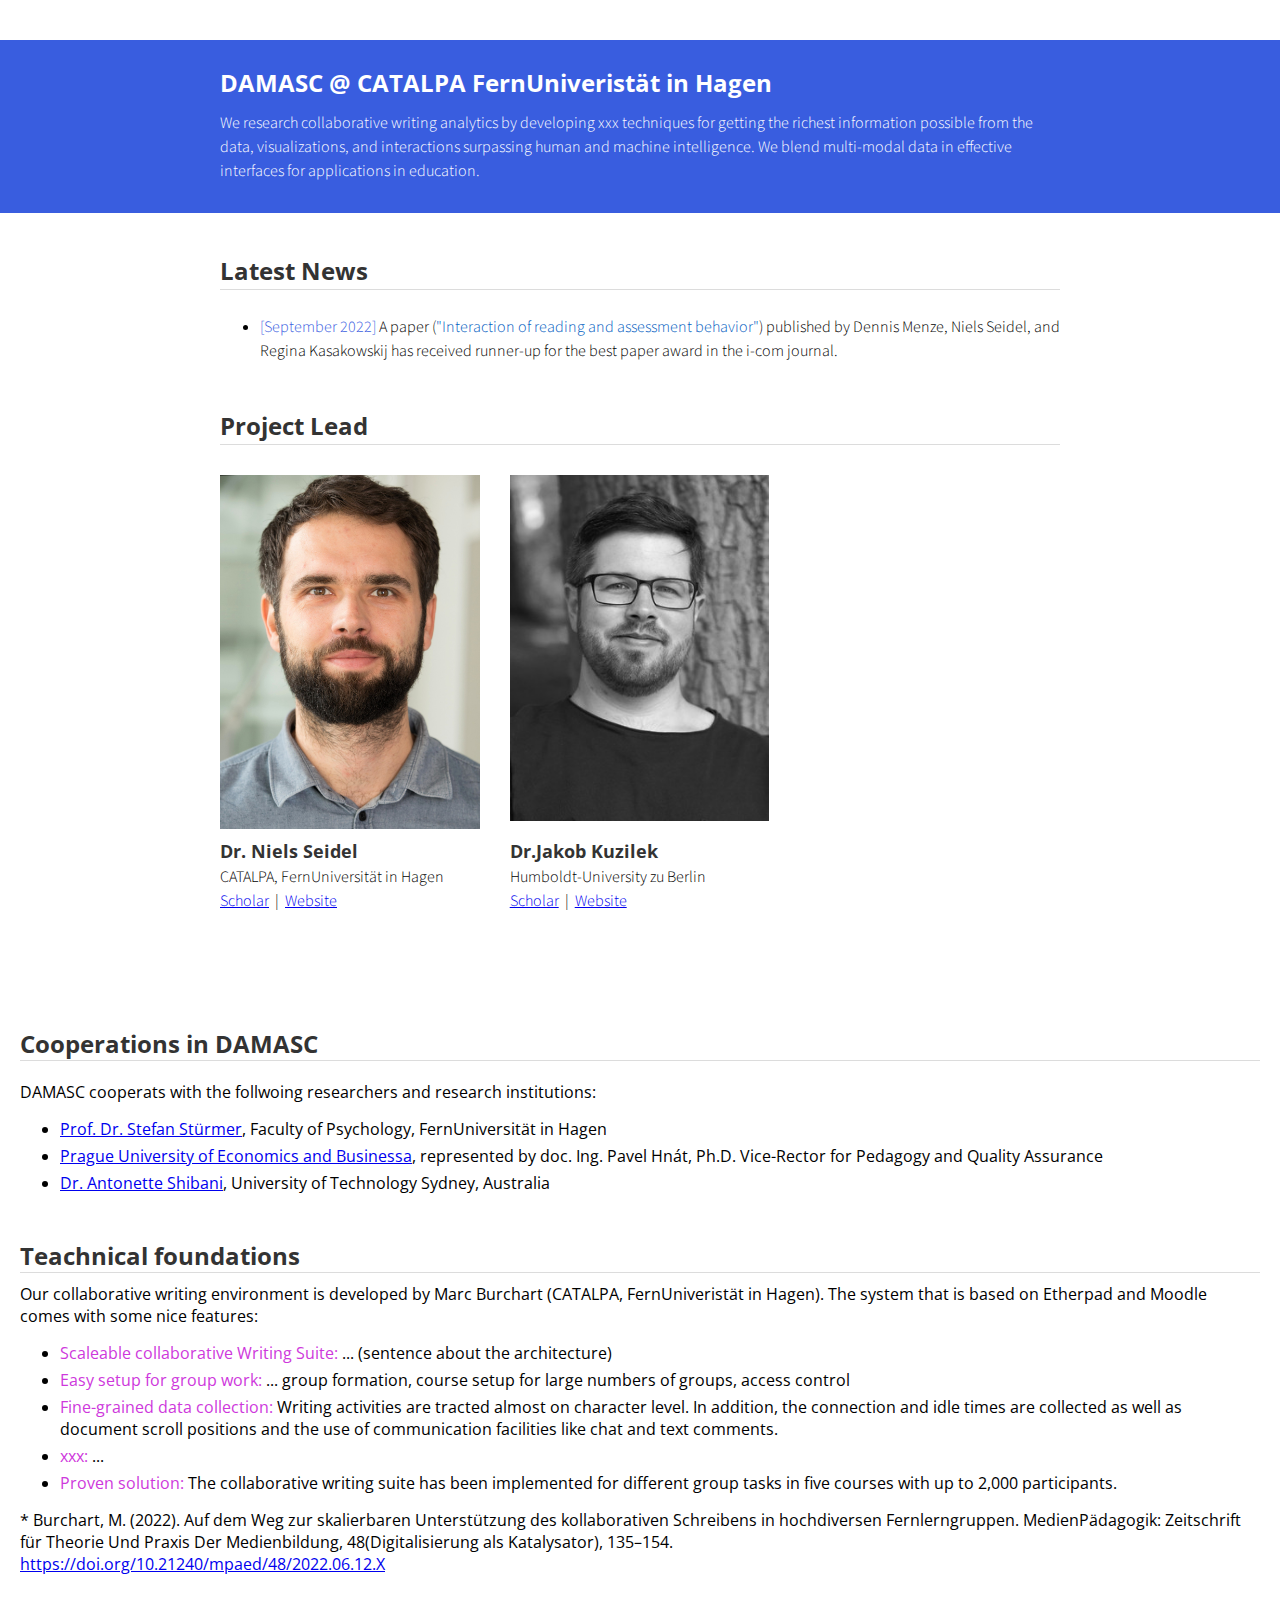
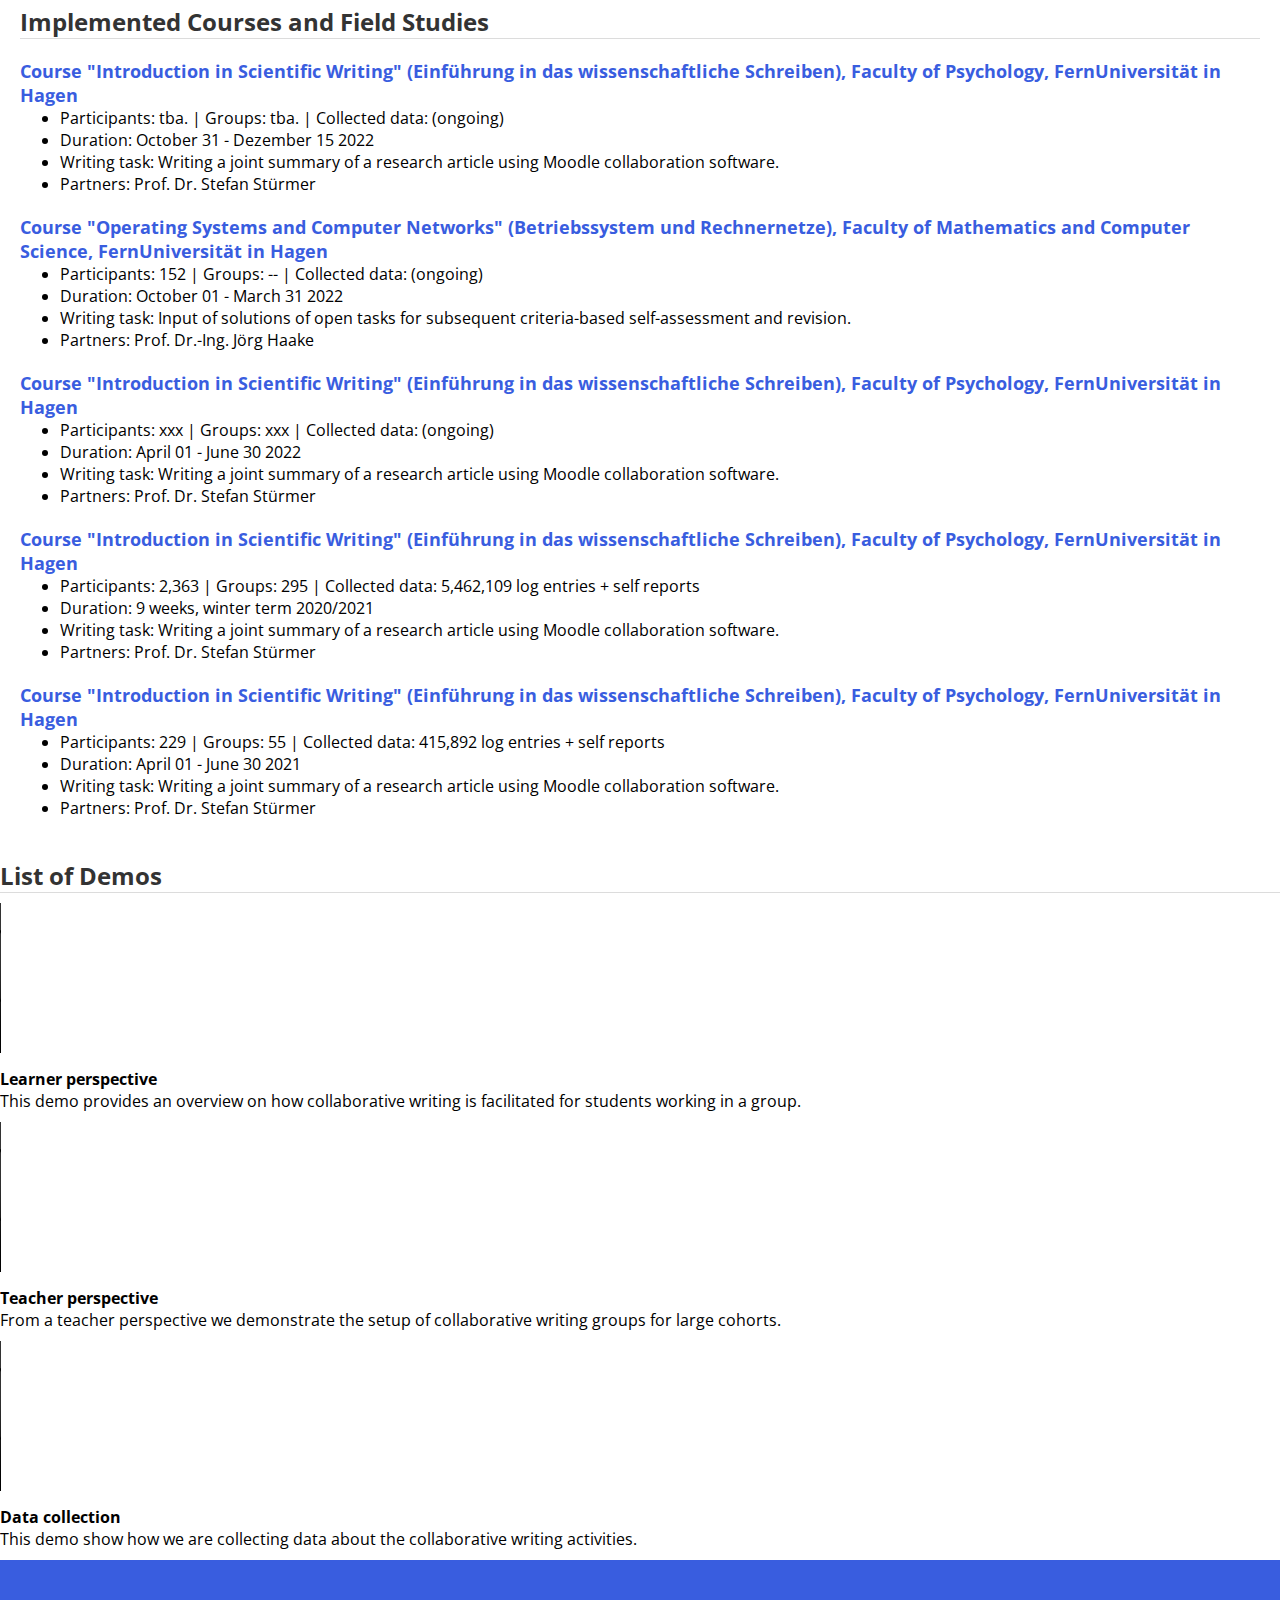
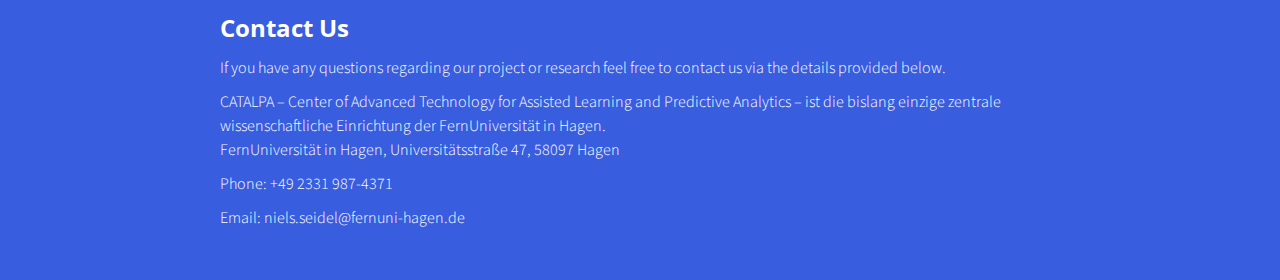
==== commit 15dd9352: "added logo" ====
--- a/index.html
+++ b/index.html
@@ -3,6 +3,7 @@
 
 <head>
   <title>DAMASC Overview</title>
+  <link rel="icon" type="image/x-icon" href="/img/logo_small.png">
   <meta charset="utf-8" name="viewport" content="width=device-width, initial-scale=1">
   <link href="css/frame.css" media="screen" rel="stylesheet" type="text/css" />
   <link href="css/controls.css" media="screen" rel="stylesheet" type="text/css" />
@@ -92,60 +93,10 @@
         <!--End News-->
         <!-------------------------------------------------------------------------------------------->
         <!-------------------------------------------------------------------------------------------->
-        <!--Start features-->
-        <div class="flex-row">
-          <div class="flex-item flex-column full-width">
-            <h2>Teachnical foundations<a id="features"></a></h2>
-            <hr>
-            <ul>
-              <!-------------------------------------------------------------------------------------------->
-              <li>
-                <p class="text-small-margin">
-                  <span style="color: #ce38dc;">Scaleable collaborative Writing Suite: </span>
-                  ... (sentence about the architecture)
-                </p>
-              </li>
-              <!-------------------------------------------------------------------------------------------->
-              <li>
-                <p class="text-small-margin">
-                  <span style="color: #ce38dc;">Easy setup for group work: </span>
-                  ... group formation, course setup for large numbers of groups, access control
-                </p>
-              </li>
-              <!-------------------------------------------------------------------------------------------->
-              <li>
-                <p class="text-small-margin">
-                  <span style="color: #ce38dc;">Fine-grained data collection: </span>
-                  Writing activities are tracted almost on character level. In addition, the connection and idle times
-                  are collected as well as document scroll positions and the use of communication facilities like chat
-                  and text comments.
-                </p>
-              </li>
-              <!-------------------------------------------------------------------------------------------->
-              <li>
-                <p class="text-small-margin">
-                  <span style="color: #ce38dc;">xxx: </span>
-                  ...
-                </p>
-              </li>
-              <!-------------------------------------------------------------------------------------------->
-              <li>
-                <p class="text-small-margin">
-                  <span style="color: #ce38dc;">Proven solution: </span>
-                  The collaborative writing suite has been implemented for different group tasks in five courses with up
-                  to 2,000 participants.
-                </p>
-              </li>
-            </ul>
-          </div>
-        </div>
-        <!--End features-->
-        <!-------------------------------------------------------------------------------------------->
-        <!-------------------------------------------------------------------------------------------->
         <!--Start Team-->
         <div class="flex-row" id="team">
           <div class="flex-item flex-column full-width">
-            <h2>Team</h2>
+            <h2>Project Lead</h2>
             <hr>
           </div>
         </div>
@@ -176,7 +127,7 @@
             </div>
             <div>&nbsp;</div>
           </div>
-          
+
 
           <!-------------------------------------------------------------------------------------------->
           <!--Use the following commented block code to add alumni-->
@@ -190,184 +141,220 @@
           </div> -->
           <!--Use the above commented block code to add alumni-->
         </div>
-        <!--End Alumni-->
-        <!-------------------------------------------------------------------------------------------->
-        <!-------------------------------------------------------------------------------------------->
-        <!--Start ICAI Labs-->
-        <div class="flex-row mb-3">
-          <div class="flex-item flex-column full-width">
-            <h2>Cooperations in DAMASC</h2>
-            <hr>
-            <p class="text no-bottom-margin">
-              DAMASC cooperats with the follwoing researchers and research institutions:
-            </p>
-            <ul>
-              <li>
-                <p class="text-small-margin">
-                  <a href="https://www.fernuni-hagen.de/sozialpsychologie/team/stefan.stuermer.shtml">Prof. Dr. Stefan
-                    Stürmer</a>, Faculty of Psychology, FernUniversität in Hagen
-                </p>
-              </li>
-              <li>
-                <p class="text-small-margin">
-                  <a href="https://www.vse.cz/english/">Prague University of Economics and Businessa</a>, represented by
-                  doc. Ing. Pavel Hnát, Ph.D. Vice-Rector for Pedagogy and Quality Assurance
-                </p>
-              </li>
-              <li>
-                <p class="text-small-margin">
-                  <a href="https://profiles.uts.edu.au/Antonette.Shibani">Dr. Antonette Shibani</a>, University of
-                  Technology Sydney, Australia
-                </p>
-              </li>
-            </ul>
-          </div>
-        </div>
-        <!--End ICAI Labs-->
-        <!-------------------------------------------------------------------------------------------->
-        <!-------------------------------------------------------------------------------------------->
-        <!--Start Grants-->
-        <div class="flex-row mt-3 mb-3">
-          <div class="flex-item flex-column full-width grants">
-            <h2>List of Implemented Courses and Field Studies</h2>
-            <hr>
-            <!-------------------------------------------------------------------------------------------->
-            <div>
-              <h3>Course "Introduction in Scientific Writing" (Einführung in das wissenschaftliche Schreiben), Faculty
-                of Psychology, FernUniversität in Hagen</h3>
-              <ul>
-                <li>Participants: tba. | Groups: tba. | Collected data: (ongoing)</li>
-                <li>Duration: October 31 - Dezember 15 2022</li>
-                <li>Writing task:
-                  Writing a joint summary of a research article using Moodle collaboration software.
-                </li>
-                <li>Partners: Prof. Dr. Stefan Stürmer</li>
-              </ul>
-            </div>
-            <!-------------------------------------------------------------------------------------------->
-            <div>
-              <h3>Course "Operating Systems and Computer Networks" (Betriebssystem und Rechnernetze), Faculty of
-                Mathematics and Computer Science, FernUniversität in Hagen</h3>
-              <ul>
-                <li>Participants: 152 | Groups: -- | Collected data: (ongoing)</li>
-                <li>Duration: October 01 - March 31 2022</li>
-                <li>Writing task: Input of solutions of open tasks for subsequent criteria-based self-assessment and
-                  revision.
-                </li>
-                <li>Partners: Prof. Dr.-Ing. Jörg Haake</li>
-              </ul>
-            </div>
-            <!-------------------------------------------------------------------------------------------->
-            <div>
-              <h3>Course "Introduction in Scientific Writing" (Einführung in das wissenschaftliche Schreiben), Faculty
-                of Psychology, FernUniversität in Hagen</h3>
-              <ul>
-                <li>Participants: xxx | Groups: xxx | Collected data: (ongoing)</li>
-                <li>Duration: April 01 - June 30 2022</li>
-                <li>Writing task:
-                  Writing a joint summary of a research article using Moodle collaboration software.
-                </li>
-                <li>Partners: Prof. Dr. Stefan Stürmer</li>
-              </ul>
-            </div>
-            <!-------------------------------------------------------------------------------------------->
-            <div>
-              <h3>Course "Introduction in Scientific Writing" (Einführung in das wissenschaftliche Schreiben), Faculty
-                of Psychology, FernUniversität in Hagen</h3>
-              <ul>
-                <li>Participants: 2,363 | Groups: 295 | Collected data: 5,462,109 log entries + self reports</li>
-                <li>Duration: 9 weeks, winter term 2020/2021</li>
-                <li>Writing task:
-                  Writing a joint summary of a research article using Moodle collaboration software.
-                </li>
-                <li>Partners: Prof. Dr. Stefan Stürmer</li>
-              </ul>
-            </div>
-            <!---->
-            <div>
-              <h3>Course "Introduction in Scientific Writing" (Einführung in das wissenschaftliche Schreiben), Faculty
-                of Psychology, FernUniversität in Hagen</h3>
-              <ul>
-                <li>Participants: 229
-                  | Groups: 55 | Collected data: 415,892 log entries + self reports</li>
-                <li>Duration: April 01 - June 30 2021</li>
-                <li>Writing task:
-                  Writing a joint summary of a research article using Moodle collaboration software.
-                </li>
-                <li>Partners: Prof. Dr. Stefan Stürmer</li>
-              </ul>
-            </div>
-          </div>
-        </div>
-        <!-------------------------------------------------------------------------------------------->
-        <!--Start Demo-->
-        <div class="row mt-3" id="demo">
-          <div class="col-12">
-            <h2>List of Demos</h2>
-            <hr>
-          </div>
-          <div class="col-3">
-            <video width="220" controls>
-              <source src="videos/student.mp4" type="video/mp4">
-              Your browser does not support the video tag. Maybe you can download the video and play it on your device:
-              <a src="videos/student.mp4">download</a>
-            </video>
-          </div>
-          <div class="col-9">
-            <p class="text">
-              <span class="highlight-text">Learner perspective</span><br>
-              This demo provides an overview on how collaborative writing is facilitated for students working in a
-              group.
-            </p>
-          </div>
-          <div class="col-3">
-            <video width="220" controls>
-              <source src="videos/teacher.mp4" type="video/mp4">
-              Your browser does not support the video tag. Maybe you can download the video and play it on your device:
-              <a src="videos/teacher.mp4">download</a>
-            </video>
-          </div>
-          <div class="col-9">
-            <p class="text">
-              <span class="highlight-text">Teacher perspective</span><br>
-              From a teacher perspective we demonstrate the setup of collaborative writing groups for large cohorts.
-            </p>
-          </div>
         
-          <div class="col-3">
-            <video width="220" controls>
-              <source src="videos/data.mp4" type="video/mp4">
-              Your browser does not support the video tag. Maybe you can download the video and play it on your device:
-              <a src="videos/data.mp4">download</a>
-            </video>
-          </div>
-          <div class="col-9">
-            <p class="text">
-              <span class="highlight-text">Data collection</span><br>
-              This demo show how we are collecting data about the collaborative writing activities.
-            </p>
-          </div>
-        </div>
-        <!-------------------------------------------------------------------------------------------->
-        <!--Use the following commented block of code to add demos-->
-        <!-- <div class="flex-row">
-          <div class="flex-item flex-item-stretch flex-column">
-            <img class="image max-width-1000" src="img/demo/tindart.jpg">
-          </div>
-          <div class="flex-item flex-item-stretch-6 flex-column">
-            <p class="text">
-              <span class="highlight-text">TindART: A Personal Visual Arts Recommender</span><br>
-              TindART is a web-based visual artwork reccomendation system.
-              The system has visual analytics controls that allow users to gain a deeper understanding of their art taste and refine their personal recommendation.
-              (<a href="">website link</a>, <a href="">paper link</a>)
-            </p>
-          </div>
-        </div> -->
-        <!--Use the above commented block of code to add demos-->
-        <!--End Demo-->
-        <!-------------------------------------------------------------------------------------------->
-      </div>
-    </div>
+        <!-------------------------------------------------------------------------------------------->
+      </div>
+    </div>
+    <!-------------------------------------------------------------------------------------------->
+    <div class="flex-row mb-3">
+      <div class="flex-item flex-column full-width">
+        <h2>Cooperations in DAMASC</h2>
+        <hr>
+        <p class="text no-bottom-margin">
+          DAMASC cooperats with the follwoing researchers and research institutions:
+        </p>
+        <ul>
+          <li>
+            <p class="text-small-margin">
+              <a href="https://www.fernuni-hagen.de/sozialpsychologie/team/stefan.stuermer.shtml">Prof. Dr. Stefan
+                Stürmer</a>, Faculty of Psychology, FernUniversität in Hagen
+            </p>
+          </li>
+          <li>
+            <p class="text-small-margin">
+              <a href="https://www.vse.cz/english/">Prague University of Economics and Businessa</a>, represented by
+              doc. Ing. Pavel Hnát, Ph.D. Vice-Rector for Pedagogy and Quality Assurance
+            </p>
+          </li>
+          <li>
+            <p class="text-small-margin">
+              <a href="https://profiles.uts.edu.au/Antonette.Shibani">Dr. Antonette Shibani</a>, University of
+              Technology Sydney, Australia
+            </p>
+          </li>
+        </ul>
+      </div>
+    </div>
+    <!--End ICAI Labs-->
+    <!-------------------------------------------------------------------------------------------->
+    <!--Start features-->
+    <div class="flex-row">
+      <div class="flex-item flex-column full-width">
+        <h2>Teachnical foundations<a id="features"></a></h2>
+        <hr>
+        Our collaborative writing environment is developed by Marc Burchart (CATALPA, FernUniveristät in Hagen). 
+        The system that is based on Etherpad and Moodle comes with some nice features:
+        <ul>
+          <!-------------------------------------------------------------------------------------------->
+          <li>
+            <p class="text-small-margin">
+              <span style="color: #ce38dc;">Scaleable collaborative Writing Suite: </span>
+              ... (sentence about the architecture)
+            </p>
+          </li>
+          <!-------------------------------------------------------------------------------------------->
+          <li>
+            <p class="text-small-margin">
+              <span style="color: #ce38dc;">Easy setup for group work: </span>
+              ... group formation, course setup for large numbers of groups, access control
+            </p>
+          </li>
+          <!-------------------------------------------------------------------------------------------->
+          <li>
+            <p class="text-small-margin">
+              <span style="color: #ce38dc;">Fine-grained data collection: </span>
+              Writing activities are tracted almost on character level. In addition, the connection and idle times
+              are collected as well as document scroll positions and the use of communication facilities like chat
+              and text comments.
+            </p>
+          </li>
+          <!-------------------------------------------------------------------------------------------->
+          <li>
+            <p class="text-small-margin">
+              <span style="color: #ce38dc;">xxx: </span>
+              ...
+            </p>
+          </li>
+          <!-------------------------------------------------------------------------------------------->
+          <li>
+            <p class="text-small-margin">
+              <span style="color: #ce38dc;">Proven solution: </span>
+              The collaborative writing suite has been implemented for different group tasks in five courses with up
+              to 2,000 participants.
+            </p>
+          </li>
+        </ul>
+        * Burchart, M. (2022). Auf dem Weg zur skalierbaren Unterstützung des kollaborativen Schreibens in hochdiversen Fernlerngruppen. MedienPädagogik: Zeitschrift für Theorie Und Praxis Der Medienbildung, 48(Digitalisierung als Katalysator), 135–154. <a href="https://doi.org/10.21240/mpaed/48/2022.06.12.X">https://doi.org/10.21240/mpaed/48/2022.06.12.X</a>
+      </div>
+    </div>
+    <!--End features-->
+    <!--Start ICAI Labs-->
+    
+    <!-------------------------------------------------------------------------------------------->
+    <!-------------------------------------------------------------------------------------------->
+    <!--Start Grants-->
+    <div class="flex-row mt-3 mb-3">
+      <div class="flex-item flex-column full-width grants">
+        <h2>Implemented Courses and Field Studies</h2>
+        <hr>
+        <!-------------------------------------------------------------------------------------------->
+        <div>
+          <h3>Course "Introduction in Scientific Writing" (Einführung in das wissenschaftliche Schreiben), Faculty
+            of Psychology, FernUniversität in Hagen</h3>
+          <ul>
+            <li>Participants: tba. | Groups: tba. | Collected data: (ongoing)</li>
+            <li>Duration: October 31 - Dezember 15 2022</li>
+            <li>Writing task:
+              Writing a joint summary of a research article using Moodle collaboration software.
+            </li>
+            <li>Partners: Prof. Dr. Stefan Stürmer</li>
+          </ul>
+        </div>
+        <!-------------------------------------------------------------------------------------------->
+        <div>
+          <h3>Course "Operating Systems and Computer Networks" (Betriebssystem und Rechnernetze), Faculty of
+            Mathematics and Computer Science, FernUniversität in Hagen</h3>
+          <ul>
+            <li>Participants: 152 | Groups: -- | Collected data: (ongoing)</li>
+            <li>Duration: October 01 - March 31 2022</li>
+            <li>Writing task: Input of solutions of open tasks for subsequent criteria-based self-assessment and
+              revision.
+            </li>
+            <li>Partners: Prof. Dr.-Ing. Jörg Haake</li>
+          </ul>
+        </div>
+        <!-------------------------------------------------------------------------------------------->
+        <div>
+          <h3>Course "Introduction in Scientific Writing" (Einführung in das wissenschaftliche Schreiben), Faculty
+            of Psychology, FernUniversität in Hagen</h3>
+          <ul>
+            <li>Participants: xxx | Groups: xxx | Collected data: (ongoing)</li>
+            <li>Duration: April 01 - June 30 2022</li>
+            <li>Writing task:
+              Writing a joint summary of a research article using Moodle collaboration software.
+            </li>
+            <li>Partners: Prof. Dr. Stefan Stürmer</li>
+          </ul>
+        </div>
+        <!-------------------------------------------------------------------------------------------->
+        <div>
+          <h3>Course "Introduction in Scientific Writing" (Einführung in das wissenschaftliche Schreiben), Faculty
+            of Psychology, FernUniversität in Hagen</h3>
+          <ul>
+            <li>Participants: 2,363 | Groups: 295 | Collected data: 5,462,109 log entries + self reports</li>
+            <li>Duration: 9 weeks, winter term 2020/2021</li>
+            <li>Writing task:
+              Writing a joint summary of a research article using Moodle collaboration software.
+            </li>
+            <li>Partners: Prof. Dr. Stefan Stürmer</li>
+          </ul>
+        </div>
+        <!---->
+        <div>
+          <h3>Course "Introduction in Scientific Writing" (Einführung in das wissenschaftliche Schreiben), Faculty
+            of Psychology, FernUniversität in Hagen</h3>
+          <ul>
+            <li>Participants: 229
+              | Groups: 55 | Collected data: 415,892 log entries + self reports</li>
+            <li>Duration: April 01 - June 30 2021</li>
+            <li>Writing task:
+              Writing a joint summary of a research article using Moodle collaboration software.
+            </li>
+            <li>Partners: Prof. Dr. Stefan Stürmer</li>
+          </ul>
+        </div>
+      </div>
+    </div>
+    <!-------------------------------------------------------------------------------------------->
+    <!--Start Demo-->
+    <div class="row mt-3" id="demo">
+      <div class="col-12">
+        <h2>List of Demos</h2>
+        <hr>
+      </div>
+      <div class="col-3">
+        <video width="220" controls>
+          <source src="videos/student.mp4" type="video/mp4">
+          Your browser does not support the video tag. Maybe you can download the video and play it on your device:
+          <a src="videos/student.mp4">download</a>
+        </video>
+      </div>
+      <div class="col-9">
+        <p class="text">
+          <span class="highlight-text">Learner perspective</span><br>
+          This demo provides an overview on how collaborative writing is facilitated for students working in a
+          group.
+        </p>
+      </div>
+      <div class="col-3">
+        <video width="220" controls>
+          <source src="videos/teacher.mp4" type="video/mp4">
+          Your browser does not support the video tag. Maybe you can download the video and play it on your device:
+          <a src="videos/teacher.mp4">download</a>
+        </video>
+      </div>
+      <div class="col-9">
+        <p class="text">
+          <span class="highlight-text">Teacher perspective</span><br>
+          From a teacher perspective we demonstrate the setup of collaborative writing groups for large cohorts.
+        </p>
+      </div>
+
+      <div class="col-3">
+        <video width="220" controls>
+          <source src="videos/data.mp4" type="video/mp4">
+          Your browser does not support the video tag. Maybe you can download the video and play it on your device:
+          <a src="videos/data.mp4">download</a>
+        </video>
+      </div>
+      <div class="col-9">
+        <p class="text">
+          <span class="highlight-text">Data collection</span><br>
+          This demo show how we are collecting data about the collaborative writing activities.
+        </p>
+      </div>
+    </div>
+
     <!-------------------------------------------------------------------------------------------->
     <div class="banner">
       <div class="banner-table flex-column">
@@ -383,7 +370,8 @@
               Universitätsstr. 1, Building 3, Room 2G 14, 58084 Hagen, Germany
             </p>
             <p class="text no-bottom-margin">
-              CATALPA – Center of Advanced Technology for Assisted Learning and Predictive Analytics – ist die bislang einzige zentrale wissenschaftliche Einrichtung der FernUniversität in Hagen.<br />
+              CATALPA – Center of Advanced Technology for Assisted Learning and Predictive Analytics – ist die bislang
+              einzige zentrale wissenschaftliche Einrichtung der FernUniversität in Hagen.<br />
               FernUniversität in Hagen, Universitätsstraße 47, 58097 Hagen
             </p>
             <p class="text no-bottom-margin">
